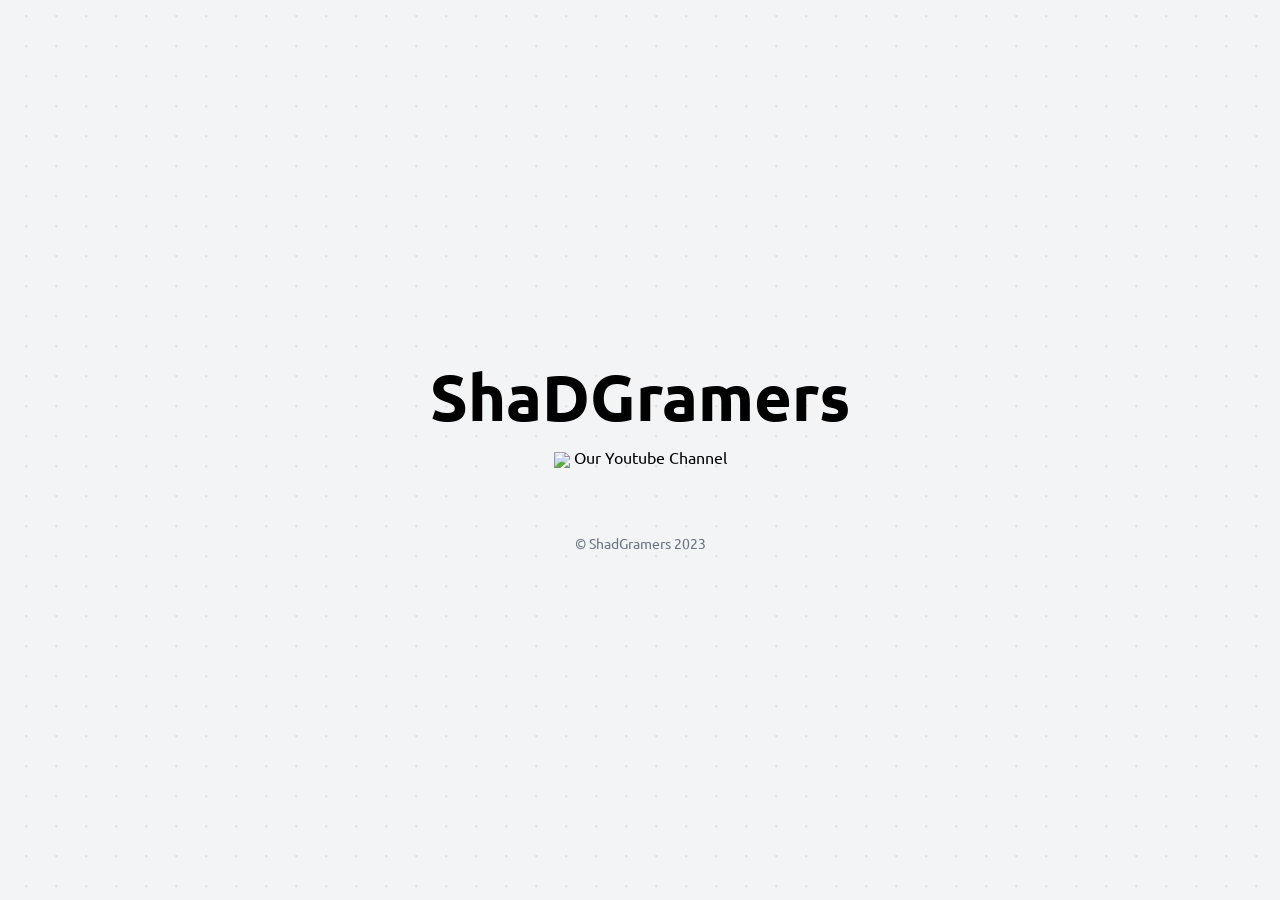
==== index.html @ 393cb300 "first commit" ====
<!DOCTYPE html>
<html lang="en">
    <head>
        <meta charset="utf-8">
        <meta name="viewport" content="width=device-width, initial-scale=1">
        <link rel="preconnect" href="https://fonts.googleapis.com">
        <link rel="preconnect" href="https://fonts.gstatic.com" crossorigin>
        <link href="https://fonts.googleapis.com/css2?family=Ubuntu:wght@300&display=swap" rel="stylesheet">
        <title>ShaDGramers</title>

        <!-- Fonts -->
        <link rel="preconnect" href="https://fonts.bunny.net">
        <link href="https://fonts.bunny.net/css?family=figtree:400,600&display=swap" rel="stylesheet" />

        <!-- Styles -->
        <style>
            /* ! tailwindcss v3.2.4 | MIT License | https://tailwindcss.com */*,::after,::before{box-sizing:border-box;border-width:0;border-style:solid;border-color:#e5e7eb}::after,::before{--tw-content:''}html{line-height:1.5;-webkit-text-size-adjust:100%;-moz-tab-size:4;tab-size:4;font-family:Figtree, sans-serif;font-feature-settings:normal}body{margin:0;line-height:inherit}hr{height:0;color:inherit;border-top-width:1px}abbr:where([title]){-webkit-text-decoration:underline dotted;text-decoration:underline dotted}h1,h2,h3,h4,h5,h6{font-size:inherit;font-weight:inherit}a{color:inherit;text-decoration:inherit}b,strong{font-weight:bolder}code,kbd,pre,samp{font-family:ui-monospace, SFMono-Regular, Menlo, Monaco, Consolas, "Liberation Mono", "Courier New", monospace;font-size:1em}small{font-size:80%}sub,sup{font-size:75%;line-height:0;position:relative;vertical-align:baseline}sub{bottom:-.25em}sup{top:-.5em}table{text-indent:0;border-color:inherit;border-collapse:collapse}button,input,optgroup,select,textarea{font-family:inherit;font-size:100%;font-weight:inherit;line-height:inherit;color:inherit;margin:0;padding:0}button,select{text-transform:none}[type=button],[type=reset],[type=submit],button{-webkit-appearance:button;background-color:transparent;background-image:none}:-moz-focusring{outline:auto}:-moz-ui-invalid{box-shadow:none}progress{vertical-align:baseline}::-webkit-inner-spin-button,::-webkit-outer-spin-button{height:auto}[type=search]{-webkit-appearance:textfield;outline-offset:-2px}::-webkit-search-decoration{-webkit-appearance:none}::-webkit-file-upload-button{-webkit-appearance:button;font:inherit}summary{display:list-item}blockquote,dd,dl,figure,h1,h2,h3,h4,h5,h6,hr,p,pre{margin:0}fieldset{margin:0;padding:0}legend{padding:0}menu,ol,ul{list-style:none;margin:0;padding:0}textarea{resize:vertical}input::placeholder,textarea::placeholder{opacity:1;color:#9ca3af}[role=button],button{cursor:pointer}:disabled{cursor:default}audio,canvas,embed,iframe,img,object,svg,video{display:block;vertical-align:middle}img,video{max-width:100%;height:auto}[hidden]{display:none}*, ::before, ::after{--tw-border-spacing-x:0;--tw-border-spacing-y:0;--tw-translate-x:0;--tw-translate-y:0;--tw-rotate:0;--tw-skew-x:0;--tw-skew-y:0;--tw-scale-x:1;--tw-scale-y:1;--tw-pan-x: ;--tw-pan-y: ;--tw-pinch-zoom: ;--tw-scroll-snap-strictness:proximity;--tw-ordinal: ;--tw-slashed-zero: ;--tw-numeric-figure: ;--tw-numeric-spacing: ;--tw-numeric-fraction: ;--tw-ring-inset: ;--tw-ring-offset-width:0px;--tw-ring-offset-color:#fff;--tw-ring-color:rgb(59 130 246 / 0.5);--tw-ring-offset-shadow:0 0 #0000;--tw-ring-shadow:0 0 #0000;--tw-shadow:0 0 #0000;--tw-shadow-colored:0 0 #0000;--tw-blur: ;--tw-brightness: ;--tw-contrast: ;--tw-grayscale: ;--tw-hue-rotate: ;--tw-invert: ;--tw-saturate: ;--tw-sepia: ;--tw-drop-shadow: ;--tw-backdrop-blur: ;--tw-backdrop-brightness: ;--tw-backdrop-contrast: ;--tw-backdrop-grayscale: ;--tw-backdrop-hue-rotate: ;--tw-backdrop-invert: ;--tw-backdrop-opacity: ;--tw-backdrop-saturate: ;--tw-backdrop-sepia: }::-webkit-backdrop{--tw-border-spacing-x:0;--tw-border-spacing-y:0;--tw-translate-x:0;--tw-translate-y:0;--tw-rotate:0;--tw-skew-x:0;--tw-skew-y:0;--tw-scale-x:1;--tw-scale-y:1;--tw-pan-x: ;--tw-pan-y: ;--tw-pinch-zoom: ;--tw-scroll-snap-strictness:proximity;--tw-ordinal: ;--tw-slashed-zero: ;--tw-numeric-figure: ;--tw-numeric-spacing: ;--tw-numeric-fraction: ;--tw-ring-inset: ;--tw-ring-offset-width:0px;--tw-ring-offset-color:#fff;--tw-ring-color:rgb(59 130 246 / 0.5);--tw-ring-offset-shadow:0 0 #0000;--tw-ring-shadow:0 0 #0000;--tw-shadow:0 0 #0000;--tw-shadow-colored:0 0 #0000;--tw-blur: ;--tw-brightness: ;--tw-contrast: ;--tw-grayscale: ;--tw-hue-rotate: ;--tw-invert: ;--tw-saturate: ;--tw-sepia: ;--tw-drop-shadow: ;--tw-backdrop-blur: ;--tw-backdrop-brightness: ;--tw-backdrop-contrast: ;--tw-backdrop-grayscale: ;--tw-backdrop-hue-rotate: ;--tw-backdrop-invert: ;--tw-backdrop-opacity: ;--tw-backdrop-saturate: ;--tw-backdrop-sepia: }::backdrop{--tw-border-spacing-x:0;--tw-border-spacing-y:0;--tw-translate-x:0;--tw-translate-y:0;--tw-rotate:0;--tw-skew-x:0;--tw-skew-y:0;--tw-scale-x:1;--tw-scale-y:1;--tw-pan-x: ;--tw-pan-y: ;--tw-pinch-zoom: ;--tw-scroll-snap-strictness:proximity;--tw-ordinal: ;--tw-slashed-zero: ;--tw-numeric-figure: ;--tw-numeric-spacing: ;--tw-numeric-fraction: ;--tw-ring-inset: ;--tw-ring-offset-width:0px;--tw-ring-offset-color:#fff;--tw-ring-color:rgb(59 130 246 / 0.5);--tw-ring-offset-shadow:0 0 #0000;--tw-ring-shadow:0 0 #0000;--tw-shadow:0 0 #0000;--tw-shadow-colored:0 0 #0000;--tw-blur: ;--tw-brightness: ;--tw-contrast: ;--tw-grayscale: ;--tw-hue-rotate: ;--tw-invert: ;--tw-saturate: ;--tw-sepia: ;--tw-drop-shadow: ;--tw-backdrop-blur: ;--tw-backdrop-brightness: ;--tw-backdrop-contrast: ;--tw-backdrop-grayscale: ;--tw-backdrop-hue-rotate: ;--tw-backdrop-invert: ;--tw-backdrop-opacity: ;--tw-backdrop-saturate: ;--tw-backdrop-sepia: }.relative{position:relative}.mx-auto{margin-left:auto;margin-right:auto}.mx-6{margin-left:1.5rem;margin-right:1.5rem}.ml-4{margin-left:1rem}.mt-16{margin-top:4rem}.mt-6{margin-top:1.5rem}.mt-4{margin-top:1rem}.-mt-px{margin-top:-1px}.mr-1{margin-right:0.25rem}.flex{display:flex}.inline-flex{display:inline-flex}.grid{display:grid}.h-16{height:4rem}.h-7{height:1.75rem}.h-6{height:1.5rem}.h-5{height:1.25rem}.min-h-screen{min-height:100vh}.w-auto{width:auto}.w-16{width:4rem}.w-7{width:1.75rem}.w-6{width:1.5rem}.w-5{width:1.25rem}.max-w-7xl{max-width:80rem}.shrink-0{flex-shrink:0}.scale-100{--tw-scale-x:1;--tw-scale-y:1;transform:translate(var(--tw-translate-x), var(--tw-translate-y)) rotate(var(--tw-rotate)) skewX(var(--tw-skew-x)) skewY(var(--tw-skew-y)) scaleX(var(--tw-scale-x)) scaleY(var(--tw-scale-y))}.grid-cols-1{grid-template-columns:repeat(1, minmax(0, 1fr))}.items-center{align-items:center}.justify-center{justify-content:center}.gap-6{gap:1.5rem}.gap-4{gap:1rem}.self-center{align-self:center}.rounded-lg{border-radius:0.5rem}.rounded-full{border-radius:9999px}.bg-gray-100{--tw-bg-opacity:1;background-color:rgb(243 244 246 / var(--tw-bg-opacity))}.bg-white{--tw-bg-opacity:1;background-color:rgb(255 255 255 / var(--tw-bg-opacity))}.bg-red-50{--tw-bg-opacity:1;background-color:rgb(254 242 242 / var(--tw-bg-opacity))}.bg-dots-darker{background-image:url("data:image/svg+xml,%3Csvg width='30' height='30' viewBox='0 0 30 30' fill='none' xmlns='http://www.w3.org/2000/svg'%3E%3Cpath d='M1.22676 0C1.91374 0 2.45351 0.539773 2.45351 1.22676C2.45351 1.91374 1.91374 2.45351 1.22676 2.45351C0.539773 2.45351 0 1.91374 0 1.22676C0 0.539773 0.539773 0 1.22676 0Z' fill='rgba(0,0,0,0.07)'/%3E%3C/svg%3E")}.from-gray-700\/50{--tw-gradient-from:rgb(55 65 81 / 0.5);--tw-gradient-to:rgb(55 65 81 / 0);--tw-gradient-stops:var(--tw-gradient-from), var(--tw-gradient-to)}.via-transparent{--tw-gradient-to:rgb(0 0 0 / 0);--tw-gradient-stops:var(--tw-gradient-from), transparent, var(--tw-gradient-to)}.bg-center{background-position:center}.stroke-red-500{stroke:#ef4444}.stroke-gray-400{stroke:#9ca3af}.p-6{padding:1.5rem}.px-6{padding-left:1.5rem;padding-right:1.5rem}.text-center{text-align:center}.text-right{text-align:right}.text-xl{font-size:1.25rem;line-height:1.75rem}.text-sm{font-size:0.875rem;line-height:1.25rem}.font-semibold{font-weight:600}.leading-relaxed{line-height:1.625}.text-gray-600{--tw-text-opacity:1;color:rgb(75 85 99 / var(--tw-text-opacity))}.text-gray-900{--tw-text-opacity:1;color:rgb(17 24 39 / var(--tw-text-opacity))}.text-gray-500{--tw-text-opacity:1;color:rgb(107 114 128 / var(--tw-text-opacity))}.underline{-webkit-text-decoration-line:underline;text-decoration-line:underline}.antialiased{-webkit-font-smoothing:antialiased;-moz-osx-font-smoothing:grayscale}.shadow-2xl{--tw-shadow:0 25px 50px -12px rgb(0 0 0 / 0.25);--tw-shadow-colored:0 25px 50px -12px var(--tw-shadow-color);box-shadow:var(--tw-ring-offset-shadow, 0 0 #0000), var(--tw-ring-shadow, 0 0 #0000), var(--tw-shadow)}.shadow-gray-500\/20{--tw-shadow-color:rgb(107 114 128 / 0.2);--tw-shadow:var(--tw-shadow-colored)}.transition-all{transition-property:all;transition-timing-function:cubic-bezier(0.4, 0, 0.2, 1);transition-duration:150ms}.selection\:bg-red-500 *::selection{--tw-bg-opacity:1;background-color:rgb(239 68 68 / var(--tw-bg-opacity))}.selection\:text-white *::selection{--tw-text-opacity:1;color:rgb(255 255 255 / var(--tw-text-opacity))}.selection\:bg-red-500::selection{--tw-bg-opacity:1;background-color:rgb(239 68 68 / var(--tw-bg-opacity))}.selection\:text-white::selection{--tw-text-opacity:1;color:rgb(255 255 255 / var(--tw-text-opacity))}.hover\:text-gray-900:hover{--tw-text-opacity:1;color:rgb(17 24 39 / var(--tw-text-opacity))}.hover\:text-gray-700:hover{--tw-text-opacity:1;color:rgb(55 65 81 / var(--tw-text-opacity))}.focus\:rounded-sm:focus{border-radius:0.125rem}.focus\:outline:focus{outline-style:solid}.focus\:outline-2:focus{outline-width:2px}.focus\:outline-red-500:focus{outline-color:#ef4444}.group:hover .group-hover\:stroke-gray-600{stroke:#4b5563}.z-10{z-index: 10}@media (prefers-reduced-motion: no-preference){.motion-safe\:hover\:scale-\[1\.01\]:hover{--tw-scale-x:1.01;--tw-scale-y:1.01;transform:translate(var(--tw-translate-x), var(--tw-translate-y)) rotate(var(--tw-rotate)) skewX(var(--tw-skew-x)) skewY(var(--tw-skew-y)) scaleX(var(--tw-scale-x)) scaleY(var(--tw-scale-y))}}@media (prefers-color-scheme: dark){.dark\:bg-gray-900{--tw-bg-opacity:1;background-color:rgb(17 24 39 / var(--tw-bg-opacity))}.dark\:bg-gray-800\/50{background-color:rgb(31 41 55 / 0.5)}.dark\:bg-red-800\/20{background-color:rgb(153 27 27 / 0.2)}.dark\:bg-dots-lighter{background-image:url("data:image/svg+xml,%3Csvg width='30' height='30' viewBox='0 0 30 30' fill='none' xmlns='http://www.w3.org/2000/svg'%3E%3Cpath d='M1.22676 0C1.91374 0 2.45351 0.539773 2.45351 1.22676C2.45351 1.91374 1.91374 2.45351 1.22676 2.45351C0.539773 2.45351 0 1.91374 0 1.22676C0 0.539773 0.539773 0 1.22676 0Z' fill='rgba(255,255,255,0.07)'/%3E%3C/svg%3E")}.dark\:bg-gradient-to-bl{background-image:linear-gradient(to bottom left, var(--tw-gradient-stops))}.dark\:stroke-gray-600{stroke:#4b5563}.dark\:text-gray-400{--tw-text-opacity:1;color:rgb(156 163 175 / var(--tw-text-opacity))}.dark\:text-white{--tw-text-opacity:1;color:rgb(255 255 255 / var(--tw-text-opacity))}.dark\:shadow-none{--tw-shadow:0 0 #0000;--tw-shadow-colored:0 0 #0000;box-shadow:var(--tw-ring-offset-shadow, 0 0 #0000), var(--tw-ring-shadow, 0 0 #0000), var(--tw-shadow)}.dark\:ring-1{--tw-ring-offset-shadow:var(--tw-ring-inset) 0 0 0 var(--tw-ring-offset-width) var(--tw-ring-offset-color);--tw-ring-shadow:var(--tw-ring-inset) 0 0 0 calc(1px + var(--tw-ring-offset-width)) var(--tw-ring-color);box-shadow:var(--tw-ring-offset-shadow), var(--tw-ring-shadow), var(--tw-shadow, 0 0 #0000)}.dark\:ring-inset{--tw-ring-inset:inset}.dark\:ring-white\/5{--tw-ring-color:rgb(255 255 255 / 0.05)}.dark\:hover\:text-white:hover{--tw-text-opacity:1;color:rgb(255 255 255 / var(--tw-text-opacity))}.group:hover .dark\:group-hover\:stroke-gray-400{stroke:#9ca3af}}@media (min-width: 640px){.sm\:fixed{position:fixed}.sm\:top-0{top:0px}.sm\:right-0{right:0px}.sm\:ml-0{margin-left:0px}.sm\:flex{display:flex}.sm\:items-center{align-items:center}.sm\:justify-center{justify-content:center}.sm\:justify-between{justify-content:space-between}.sm\:text-left{text-align:left}.sm\:text-right{text-align:right}}@media (min-width: 768px){.md\:grid-cols-2{grid-template-columns:repeat(2, minmax(0, 1fr))}}@media (min-width: 1024px){.lg\:gap-8{gap:2rem}.lg\:p-8{padding:2rem}}
        </style>
    </head>
    <body class="antialiased" style="font-family: 'Ubuntu', sans-serif;">
        <div class="relative sm:flex sm:justify-center sm:items-center min-h-screen bg-dots-darker bg-center bg-gray-100 dark:bg-dots-lighter dark:bg-gray-900 selection:bg-red-500 selection:text-white">
            
            <div class="max-w-7xl mx-auto p-6 lg:p-8">
                <div class="flex justify-center">
                    <h1 style="font-size: 65px" class="dark:text-white">
                        <b>ShaDGramers</b>
                    </h1>
                </div>
                <div class="text-center">
                    <a href="https://www.youtube.com/@shadgramers" class="dark:text-white" target="_blank">
                        <img style="height: 65px; display: inline;" src="https://www.logo.wine/a/logo/YouTube/YouTube-Icon-Full-Color-Logo.wine.svg">
                        Our Youtube Channel
                    </a>
                </div>

                <div class="flex justify-center mt-16 px-0 sm:items-center text-center ">
                    <div class="text-center text-sm text-gray-500 dark:text-gray-400 sm:text-center">
                        <div class="flex items-center gap-4">
                            &copy; ShadGramers 2023
                        </div>
                    </div> 
                </div>
            </div>
        </div>
    </body>
</html>
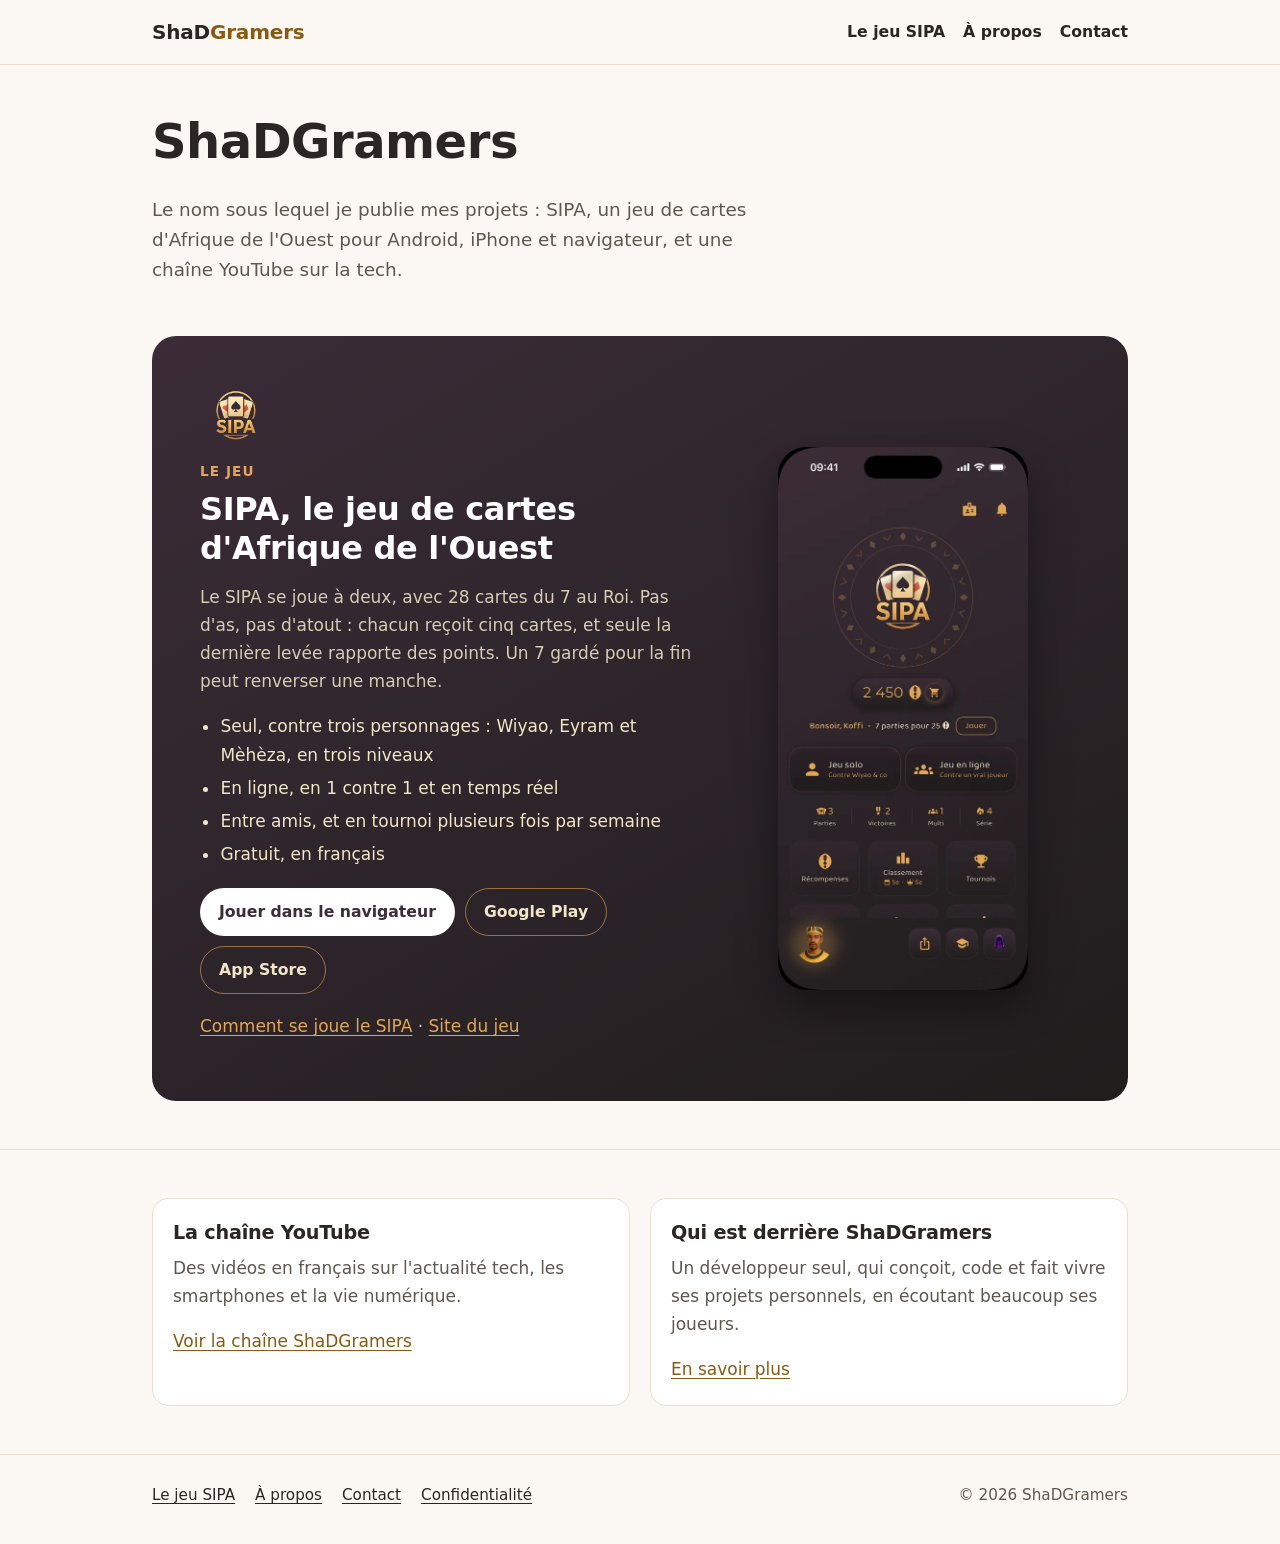
==== commit 69b16004: "feat: Real publisher site, with About, Contact and Privacy pages The home page only held a title, a " ====
--- a/index.html
+++ b/index.html
@@ -1,47 +1,97 @@
+<!DOCTYPE html>
+<html lang="fr">
+<head>
+  <meta charset="utf-8">
+  <meta name="viewport" content="width=device-width, initial-scale=1">
+  <title>ShaDGramers : le jeu de cartes SIPA et une chaîne YouTube sur la tech</title>
+  <meta name="description" content="ShaDGramers publie SIPA, le jeu de cartes d'Afrique de l'Ouest pour Android, iPhone et navigateur, et une chaîne YouTube sur la tech.">
+  <link rel="canonical" href="https://shadgramers.com/">
+  <link rel="icon" href="/favicon.svg" type="image/svg+xml">
+  <link rel="stylesheet" href="/css/site.css">
+  <meta property="og:type" content="website">
+  <meta property="og:title" content="ShaDGramers">
+  <meta property="og:description" content="Le jeu de cartes SIPA et une chaîne YouTube sur la tech.">
+  <meta property="og:url" content="https://shadgramers.com/">
+  <meta property="og:locale" content="fr_FR">
+</head>
+<body>
+  <a class="lien-evitement" href="#contenu">Aller au contenu</a>
 
-<!DOCTYPE html>
-<html lang="en">
-    <head>
-        <meta charset="utf-8">
-        <meta name="viewport" content="width=device-width, initial-scale=1">
-        <link rel="preconnect" href="https://fonts.googleapis.com">
-        <link rel="preconnect" href="https://fonts.gstatic.com" crossorigin>
-        <link href="https://fonts.googleapis.com/css2?family=Ubuntu:wght@300&display=swap" rel="stylesheet">
-        <title>ShaDGramers</title>
+  <header class="entete">
+    <div class="conteneur">
+      <a class="marque" href="/" aria-current="page">ShaD<span>Gramers</span></a>
+      <nav class="nav" aria-label="Menu principal">
+        <ul>
+          <li><a href="/sipa">Le jeu SIPA</a></li>
+          <li><a href="/a-propos">À propos</a></li>
+          <li><a href="/contact">Contact</a></li>
+        </ul>
+      </nav>
+    </div>
+  </header>
 
-        <!-- Fonts -->
-        <link rel="preconnect" href="https://fonts.bunny.net">
-        <link href="https://fonts.bunny.net/css?family=figtree:400,600&display=swap" rel="stylesheet" />
+  <main id="contenu">
+    <section class="intro">
+      <div class="conteneur">
+        <h1>ShaDGramers</h1>
+        <p>Le nom sous lequel je publie mes projets : SIPA, un jeu de cartes d'Afrique de l'Ouest pour Android, iPhone et navigateur, et une chaîne YouTube sur la tech.</p>
+      </div>
+    </section>
 
-        <!-- Styles -->
-        <style>
-            /* ! tailwindcss v3.2.4 | MIT License | https://tailwindcss.com */*,::after,::before{box-sizing:border-box;border-width:0;border-style:solid;border-color:#e5e7eb}::after,::before{--tw-content:''}html{line-height:1.5;-webkit-text-size-adjust:100%;-moz-tab-size:4;tab-size:4;font-family:Figtree, sans-serif;font-feature-settings:normal}body{margin:0;line-height:inherit}hr{height:0;color:inherit;border-top-width:1px}abbr:where([title]){-webkit-text-decoration:underline dotted;text-decoration:underline dotted}h1,h2,h3,h4,h5,h6{font-size:inherit;font-weight:inherit}a{color:inherit;text-decoration:inherit}b,strong{font-weight:bolder}code,kbd,pre,samp{font-family:ui-monospace, SFMono-Regular, Menlo, Monaco, Consolas, "Liberation Mono", "Courier New", monospace;font-size:1em}small{font-size:80%}sub,sup{font-size:75%;line-height:0;position:relative;vertical-align:baseline}sub{bottom:-.25em}sup{top:-.5em}table{text-indent:0;border-color:inherit;border-collapse:collapse}button,input,optgroup,select,textarea{font-family:inherit;font-size:100%;font-weight:inherit;line-height:inherit;color:inherit;margin:0;padding:0}button,select{text-transform:none}[type=button],[type=reset],[type=submit],button{-webkit-appearance:button;background-color:transparent;background-image:none}:-moz-focusring{outline:auto}:-moz-ui-invalid{box-shadow:none}progress{vertical-align:baseline}::-webkit-inner-spin-button,::-webkit-outer-spin-button{height:auto}[type=search]{-webkit-appearance:textfield;outline-offset:-2px}::-webkit-search-decoration{-webkit-appearance:none}::-webkit-file-upload-button{-webkit-appearance:button;font:inherit}summary{display:list-item}blockquote,dd,dl,figure,h1,h2,h3,h4,h5,h6,hr,p,pre{margin:0}fieldset{margin:0;padding:0}legend{padding:0}menu,ol,ul{list-style:none;margin:0;padding:0}textarea{resize:vertical}input::placeholder,textarea::placeholder{opacity:1;color:#9ca3af}[role=button],button{cursor:pointer}:disabled{cursor:default}audio,canvas,embed,iframe,img,object,svg,video{display:block;vertical-align:middle}img,video{max-width:100%;height:auto}[hidden]{display:none}*, ::before, ::after{--tw-border-spacing-x:0;--tw-border-spacing-y:0;--tw-translate-x:0;--tw-translate-y:0;--tw-rotate:0;--tw-skew-x:0;--tw-skew-y:0;--tw-scale-x:1;--tw-scale-y:1;--tw-pan-x: ;--tw-pan-y: ;--tw-pinch-zoom: ;--tw-scroll-snap-strictness:proximity;--tw-ordinal: ;--tw-slashed-zero: ;--tw-numeric-figure: ;--tw-numeric-spacing: ;--tw-numeric-fraction: ;--tw-ring-inset: ;--tw-ring-offset-width:0px;--tw-ring-offset-color:#fff;--tw-ring-color:rgb(59 130 246 / 0.5);--tw-ring-offset-shadow:0 0 #0000;--tw-ring-shadow:0 0 #0000;--tw-shadow:0 0 #0000;--tw-shadow-colored:0 0 #0000;--tw-blur: ;--tw-brightness: ;--tw-contrast: ;--tw-grayscale: ;--tw-hue-rotate: ;--tw-invert: ;--tw-saturate: ;--tw-sepia: ;--tw-drop-shadow: ;--tw-backdrop-blur: ;--tw-backdrop-brightness: ;--tw-backdrop-contrast: ;--tw-backdrop-grayscale: ;--tw-backdrop-hue-rotate: ;--tw-backdrop-invert: ;--tw-backdrop-opacity: ;--tw-backdrop-saturate: ;--tw-backdrop-sepia: }::-webkit-backdrop{--tw-border-spacing-x:0;--tw-border-spacing-y:0;--tw-translate-x:0;--tw-translate-y:0;--tw-rotate:0;--tw-skew-x:0;--tw-skew-y:0;--tw-scale-x:1;--tw-scale-y:1;--tw-pan-x: ;--tw-pan-y: ;--tw-pinch-zoom: ;--tw-scroll-snap-strictness:proximity;--tw-ordinal: ;--tw-slashed-zero: ;--tw-numeric-figure: ;--tw-numeric-spacing: ;--tw-numeric-fraction: ;--tw-ring-inset: ;--tw-ring-offset-width:0px;--tw-ring-offset-color:#fff;--tw-ring-color:rgb(59 130 246 / 0.5);--tw-ring-offset-shadow:0 0 #0000;--tw-ring-shadow:0 0 #0000;--tw-shadow:0 0 #0000;--tw-shadow-colored:0 0 #0000;--tw-blur: ;--tw-brightness: ;--tw-contrast: ;--tw-grayscale: ;--tw-hue-rotate: ;--tw-invert: ;--tw-saturate: ;--tw-sepia: ;--tw-drop-shadow: ;--tw-backdrop-blur: ;--tw-backdrop-brightness: ;--tw-backdrop-contrast: ;--tw-backdrop-grayscale: ;--tw-backdrop-hue-rotate: ;--tw-backdrop-invert: ;--tw-backdrop-opacity: ;--tw-backdrop-saturate: ;--tw-backdrop-sepia: }::backdrop{--tw-border-spacing-x:0;--tw-border-spacing-y:0;--tw-translate-x:0;--tw-translate-y:0;--tw-rotate:0;--tw-skew-x:0;--tw-skew-y:0;--tw-scale-x:1;--tw-scale-y:1;--tw-pan-x: ;--tw-pan-y: ;--tw-pinch-zoom: ;--tw-scroll-snap-strictness:proximity;--tw-ordinal: ;--tw-slashed-zero: ;--tw-numeric-figure: ;--tw-numeric-spacing: ;--tw-numeric-fraction: ;--tw-ring-inset: ;--tw-ring-offset-width:0px;--tw-ring-offset-color:#fff;--tw-ring-color:rgb(59 130 246 / 0.5);--tw-ring-offset-shadow:0 0 #0000;--tw-ring-shadow:0 0 #0000;--tw-shadow:0 0 #0000;--tw-shadow-colored:0 0 #0000;--tw-blur: ;--tw-brightness: ;--tw-contrast: ;--tw-grayscale: ;--tw-hue-rotate: ;--tw-invert: ;--tw-saturate: ;--tw-sepia: ;--tw-drop-shadow: ;--tw-backdrop-blur: ;--tw-backdrop-brightness: ;--tw-backdrop-contrast: ;--tw-backdrop-grayscale: ;--tw-backdrop-hue-rotate: ;--tw-backdrop-invert: ;--tw-backdrop-opacity: ;--tw-backdrop-saturate: ;--tw-backdrop-sepia: }.relative{position:relative}.mx-auto{margin-left:auto;margin-right:auto}.mx-6{margin-left:1.5rem;margin-right:1.5rem}.ml-4{margin-left:1rem}.mt-16{margin-top:4rem}.mt-6{margin-top:1.5rem}.mt-4{margin-top:1rem}.-mt-px{margin-top:-1px}.mr-1{margin-right:0.25rem}.flex{display:flex}.inline-flex{display:inline-flex}.grid{display:grid}.h-16{height:4rem}.h-7{height:1.75rem}.h-6{height:1.5rem}.h-5{height:1.25rem}.min-h-screen{min-height:100vh}.w-auto{width:auto}.w-16{width:4rem}.w-7{width:1.75rem}.w-6{width:1.5rem}.w-5{width:1.25rem}.max-w-7xl{max-width:80rem}.shrink-0{flex-shrink:0}.scale-100{--tw-scale-x:1;--tw-scale-y:1;transform:translate(var(--tw-translate-x), var(--tw-translate-y)) rotate(var(--tw-rotate)) skewX(var(--tw-skew-x)) skewY(var(--tw-skew-y)) scaleX(var(--tw-scale-x)) scaleY(var(--tw-scale-y))}.grid-cols-1{grid-template-columns:repeat(1, minmax(0, 1fr))}.items-center{align-items:center}.justify-center{justify-content:center}.gap-6{gap:1.5rem}.gap-4{gap:1rem}.self-center{align-self:center}.rounded-lg{border-radius:0.5rem}.rounded-full{border-radius:9999px}.bg-gray-100{--tw-bg-opacity:1;background-color:rgb(243 244 246 / var(--tw-bg-opacity))}.bg-white{--tw-bg-opacity:1;background-color:rgb(255 255 255 / var(--tw-bg-opacity))}.bg-red-50{--tw-bg-opacity:1;background-color:rgb(254 242 242 / var(--tw-bg-opacity))}.bg-dots-darker{background-image:url("data:image/svg+xml,%3Csvg width='30' height='30' viewBox='0 0 30 30' fill='none' xmlns='http://www.w3.org/2000/svg'%3E%3Cpath d='M1.22676 0C1.91374 0 2.45351 0.539773 2.45351 1.22676C2.45351 1.91374 1.91374 2.45351 1.22676 2.45351C0.539773 2.45351 0 1.91374 0 1.22676C0 0.539773 0.539773 0 1.22676 0Z' fill='rgba(0,0,0,0.07)'/%3E%3C/svg%3E")}.from-gray-700\/50{--tw-gradient-from:rgb(55 65 81 / 0.5);--tw-gradient-to:rgb(55 65 81 / 0);--tw-gradient-stops:var(--tw-gradient-from), var(--tw-gradient-to)}.via-transparent{--tw-gradient-to:rgb(0 0 0 / 0);--tw-gradient-stops:var(--tw-gradient-from), transparent, var(--tw-gradient-to)}.bg-center{background-position:center}.stroke-red-500{stroke:#ef4444}.stroke-gray-400{stroke:#9ca3af}.p-6{padding:1.5rem}.px-6{padding-left:1.5rem;padding-right:1.5rem}.text-center{text-align:center}.text-right{text-align:right}.text-xl{font-size:1.25rem;line-height:1.75rem}.text-sm{font-size:0.875rem;line-height:1.25rem}.font-semibold{font-weight:600}.leading-relaxed{line-height:1.625}.text-gray-600{--tw-text-opacity:1;color:rgb(75 85 99 / var(--tw-text-opacity))}.text-gray-900{--tw-text-opacity:1;color:rgb(17 24 39 / var(--tw-text-opacity))}.text-gray-500{--tw-text-opacity:1;color:rgb(107 114 128 / var(--tw-text-opacity))}.underline{-webkit-text-decoration-line:underline;text-decoration-line:underline}.antialiased{-webkit-font-smoothing:antialiased;-moz-osx-font-smoothing:grayscale}.shadow-2xl{--tw-shadow:0 25px 50px -12px rgb(0 0 0 / 0.25);--tw-shadow-colored:0 25px 50px -12px var(--tw-shadow-color);box-shadow:var(--tw-ring-offset-shadow, 0 0 #0000), var(--tw-ring-shadow, 0 0 #0000), var(--tw-shadow)}.shadow-gray-500\/20{--tw-shadow-color:rgb(107 114 128 / 0.2);--tw-shadow:var(--tw-shadow-colored)}.transition-all{transition-property:all;transition-timing-function:cubic-bezier(0.4, 0, 0.2, 1);transition-duration:150ms}.selection\:bg-red-500 *::selection{--tw-bg-opacity:1;background-color:rgb(239 68 68 / var(--tw-bg-opacity))}.selection\:text-white *::selection{--tw-text-opacity:1;color:rgb(255 255 255 / var(--tw-text-opacity))}.selection\:bg-red-500::selection{--tw-bg-opacity:1;background-color:rgb(239 68 68 / var(--tw-bg-opacity))}.selection\:text-white::selection{--tw-text-opacity:1;color:rgb(255 255 255 / var(--tw-text-opacity))}.hover\:text-gray-900:hover{--tw-text-opacity:1;color:rgb(17 24 39 / var(--tw-text-opacity))}.hover\:text-gray-700:hover{--tw-text-opacity:1;color:rgb(55 65 81 / var(--tw-text-opacity))}.focus\:rounded-sm:focus{border-radius:0.125rem}.focus\:outline:focus{outline-style:solid}.focus\:outline-2:focus{outline-width:2px}.focus\:outline-red-500:focus{outline-color:#ef4444}.group:hover .group-hover\:stroke-gray-600{stroke:#4b5563}.z-10{z-index: 10}@media (prefers-reduced-motion: no-preference){.motion-safe\:hover\:scale-\[1\.01\]:hover{--tw-scale-x:1.01;--tw-scale-y:1.01;transform:translate(var(--tw-translate-x), var(--tw-translate-y)) rotate(var(--tw-rotate)) skewX(var(--tw-skew-x)) skewY(var(--tw-skew-y)) scaleX(var(--tw-scale-x)) scaleY(var(--tw-scale-y))}}@media (prefers-color-scheme: dark){.dark\:bg-gray-900{--tw-bg-opacity:1;background-color:rgb(17 24 39 / var(--tw-bg-opacity))}.dark\:bg-gray-800\/50{background-color:rgb(31 41 55 / 0.5)}.dark\:bg-red-800\/20{background-color:rgb(153 27 27 / 0.2)}.dark\:bg-dots-lighter{background-image:url("data:image/svg+xml,%3Csvg width='30' height='30' viewBox='0 0 30 30' fill='none' xmlns='http://www.w3.org/2000/svg'%3E%3Cpath d='M1.22676 0C1.91374 0 2.45351 0.539773 2.45351 1.22676C2.45351 1.91374 1.91374 2.45351 1.22676 2.45351C0.539773 2.45351 0 1.91374 0 1.22676C0 0.539773 0.539773 0 1.22676 0Z' fill='rgba(255,255,255,0.07)'/%3E%3C/svg%3E")}.dark\:bg-gradient-to-bl{background-image:linear-gradient(to bottom left, var(--tw-gradient-stops))}.dark\:stroke-gray-600{stroke:#4b5563}.dark\:text-gray-400{--tw-text-opacity:1;color:rgb(156 163 175 / var(--tw-text-opacity))}.dark\:text-white{--tw-text-opacity:1;color:rgb(255 255 255 / var(--tw-text-opacity))}.dark\:shadow-none{--tw-shadow:0 0 #0000;--tw-shadow-colored:0 0 #0000;box-shadow:var(--tw-ring-offset-shadow, 0 0 #0000), var(--tw-ring-shadow, 0 0 #0000), var(--tw-shadow)}.dark\:ring-1{--tw-ring-offset-shadow:var(--tw-ring-inset) 0 0 0 var(--tw-ring-offset-width) var(--tw-ring-offset-color);--tw-ring-shadow:var(--tw-ring-inset) 0 0 0 calc(1px + var(--tw-ring-offset-width)) var(--tw-ring-color);box-shadow:var(--tw-ring-offset-shadow), var(--tw-ring-shadow), var(--tw-shadow, 0 0 #0000)}.dark\:ring-inset{--tw-ring-inset:inset}.dark\:ring-white\/5{--tw-ring-color:rgb(255 255 255 / 0.05)}.dark\:hover\:text-white:hover{--tw-text-opacity:1;color:rgb(255 255 255 / var(--tw-text-opacity))}.group:hover .dark\:group-hover\:stroke-gray-400{stroke:#9ca3af}}@media (min-width: 640px){.sm\:fixed{position:fixed}.sm\:top-0{top:0px}.sm\:right-0{right:0px}.sm\:ml-0{margin-left:0px}.sm\:flex{display:flex}.sm\:items-center{align-items:center}.sm\:justify-center{justify-content:center}.sm\:justify-between{justify-content:space-between}.sm\:text-left{text-align:left}.sm\:text-right{text-align:right}}@media (min-width: 768px){.md\:grid-cols-2{grid-template-columns:repeat(2, minmax(0, 1fr))}}@media (min-width: 1024px){.lg\:gap-8{gap:2rem}.lg\:p-8{padding:2rem}}
-        </style>
-    </head>
-    <body class="antialiased" style="font-family: 'Ubuntu', sans-serif;">
-        <div class="relative sm:flex sm:justify-center sm:items-center min-h-screen bg-dots-darker bg-center bg-gray-100 dark:bg-dots-lighter dark:bg-gray-900 selection:bg-red-500 selection:text-white">
-            
-            <div class="max-w-7xl mx-auto p-6 lg:p-8">
-                <div class="flex justify-center">
-                    <h1 style="font-size: 65px" class="dark:text-white">
-                        <b>ShaDGramers</b>
-                    </h1>
-                </div>
-                <div class="text-center">
-                    <a href="https://www.youtube.com/@shadgramers" class="dark:text-white" target="_blank">
-                        <img style="height: 65px; display: inline;" src="https://www.logo.wine/a/logo/YouTube/YouTube-Icon-Full-Color-Logo.wine.svg">
-                        Our Youtube Channel
-                    </a>
-                </div>
+    <section class="section" aria-labelledby="titre-sipa">
+      <div class="conteneur">
+        <div class="carte-sipa">
+          <div>
+            <img class="logo-sipa" src="/images/sipa-logo.webp" alt="" width="72" height="72">
+            <span class="surtitre">Le jeu</span>
+            <h2 id="titre-sipa">SIPA, le jeu de cartes d'Afrique de l'Ouest</h2>
+            <p>Le SIPA se joue à deux, avec 28 cartes du 7 au Roi. Pas d'as, pas d'atout : chacun reçoit cinq cartes, et seule la dernière levée rapporte des points. Un 7 gardé pour la fin peut renverser une manche.</p>
+            <ul class="liste-points">
+              <li>Seul, contre trois personnages : Wiyao, Eyram et Mèhèza, en trois niveaux</li>
+              <li>En ligne, en 1 contre 1 et en temps réel</li>
+              <li>Entre amis, et en tournoi plusieurs fois par semaine</li>
+              <li>Gratuit, en français</li>
+            </ul>
+            <div class="boutons">
+              <a class="bouton bouton-plein" href="https://jouer.sipa.shadgramers.com">Jouer dans le navigateur</a>
+              <a class="bouton bouton-contour" href="https://play.google.com/store/apps/details?id=com.shagramers.sipa">Google Play</a>
+              <a class="bouton bouton-contour" href="https://apps.apple.com/fr/app/sipa-jeu-de-cartes/id6753187291">App Store</a>
+            </div>
+            <p class="liens-sipa"><a href="/sipa">Comment se joue le SIPA</a> · <a href="https://sipa.shadgramers.com/">Site du jeu</a></p>
+          </div>
+          <img class="capture" src="/images/sipa-accueil.webp" alt="Écran d'accueil de l'app SIPA : jeu solo, jeu en ligne, récompenses, classement et tournois" width="520" height="1131" loading="lazy">
+        </div>
+      </div>
+    </section>
 
-                <div class="flex justify-center mt-16 px-0 sm:items-center text-center ">
-                    <div class="text-center text-sm text-gray-500 dark:text-gray-400 sm:text-center">
-                        <div class="flex items-center gap-4">
-                            &copy; ShadGramers 2023
-                        </div>
-                    </div> 
-                </div>
-            </div>
+    <section class="section">
+      <div class="conteneur grille">
+        <div class="tuile">
+          <h3>La chaîne YouTube</h3>
+          <p class="doux">Des vidéos en français sur l'actualité tech, les smartphones et la vie numérique.</p>
+          <p><a href="https://www.youtube.com/@shadgramers">Voir la chaîne ShaDGramers</a></p>
         </div>
-    </body>
+        <div class="tuile">
+          <h3>Qui est derrière ShaDGramers</h3>
+          <p class="doux">Un développeur seul, qui conçoit, code et fait vivre ses projets personnels, en écoutant beaucoup ses joueurs.</p>
+          <p><a href="/a-propos">En savoir plus</a></p>
+        </div>
+      </div>
+    </section>
+  </main>
+
+  <footer class="pied">
+    <div class="conteneur">
+      <nav aria-label="Liens du site">
+        <ul>
+          <li><a href="/sipa">Le jeu SIPA</a></li>
+          <li><a href="/a-propos">À propos</a></li>
+          <li><a href="/contact">Contact</a></li>
+          <li><a href="/confidentialite">Confidentialité</a></li>
+        </ul>
+      </nav>
+      <p class="copyright">© 2026 ShaDGramers</p>
+    </div>
+  </footer>
+</body>
 </html>
--- a/css/site.css
+++ b/css/site.css
@@ -0,0 +1,453 @@
+/* ShaDGramers : site de l'éditeur.
+   Sans police ni script externe : rien n'est chargé depuis un autre site. */
+
+:root {
+  --fond: #FBF8F3;
+  --surface: #FFFFFF;
+  --texte: #2B2623;
+  --texte-doux: #5F5750;
+  --bordure: #E7DFD3;
+  --prune: #3B2C37;
+  --prune-fonce: #201D1D;
+  --or: #E2A655;
+  --or-texte: #8A5A12;
+  --beige: #F2E6C9;
+
+  --rayon: 16px;
+  --largeur: 1040px;
+  --texte-largeur: 680px;
+  --gouttiere: 16px;
+
+  --corps: system-ui, -apple-system, 'Segoe UI', Roboto, 'Helvetica Neue', Arial, sans-serif;
+
+  color-scheme: light;
+}
+
+*,
+*::before,
+*::after {
+  box-sizing: border-box;
+}
+
+html {
+  -webkit-text-size-adjust: 100%;
+}
+
+body {
+  margin: 0;
+  background: var(--fond);
+  color: var(--texte);
+  font-family: var(--corps);
+  font-size: 1.0625rem;
+  line-height: 1.65;
+}
+
+img {
+  max-width: 100%;
+  height: auto;
+  display: block;
+}
+
+a {
+  color: var(--or-texte);
+  text-underline-offset: 3px;
+}
+
+a:focus-visible,
+.bouton:focus-visible {
+  outline: 3px solid var(--or);
+  outline-offset: 3px;
+  border-radius: 6px;
+}
+
+h1,
+h2,
+h3 {
+  line-height: 1.2;
+  margin: 0 0 0.5em;
+  font-weight: 800;
+  letter-spacing: -0.01em;
+}
+
+h1 {
+  font-size: clamp(2rem, 6vw, 3rem);
+}
+
+h2 {
+  font-size: clamp(1.5rem, 4vw, 2rem);
+}
+
+h3 {
+  font-size: 1.2rem;
+  font-weight: 700;
+}
+
+p {
+  margin: 0 0 1em;
+}
+
+.conteneur {
+  width: 100%;
+  max-width: var(--largeur);
+  margin: 0 auto;
+  padding: 0 var(--gouttiere);
+}
+
+.lien-evitement {
+  position: absolute;
+  left: -9999px;
+}
+
+.lien-evitement:focus {
+  left: 16px;
+  top: 16px;
+  background: var(--surface);
+  padding: 8px 12px;
+  z-index: 10;
+}
+
+/* En-tête */
+
+.entete {
+  border-bottom: 1px solid var(--bordure);
+  background: var(--fond);
+}
+
+.entete .conteneur {
+  display: flex;
+  align-items: center;
+  justify-content: space-between;
+  gap: 12px;
+  min-height: 64px;
+  flex-wrap: wrap;
+}
+
+.marque {
+  font-weight: 800;
+  font-size: 1.25rem;
+  color: var(--texte);
+  text-decoration: none;
+  letter-spacing: -0.01em;
+}
+
+.marque span {
+  color: var(--or-texte);
+}
+
+.nav ul {
+  list-style: none;
+  margin: 0;
+  padding: 0;
+  display: flex;
+  gap: 4px 18px;
+  flex-wrap: wrap;
+}
+
+.nav a {
+  color: var(--texte);
+  text-decoration: none;
+  font-weight: 600;
+  font-size: 0.98rem;
+  padding: 6px 0;
+  display: inline-block;
+}
+
+.nav a[aria-current='page'] {
+  color: var(--or-texte);
+  text-decoration: underline;
+  text-decoration-thickness: 2px;
+}
+
+/* Blocs */
+
+.section {
+  padding: 48px 0;
+}
+
+.section + .section {
+  border-top: 1px solid var(--bordure);
+}
+
+.intro {
+  padding: 48px 0 8px;
+}
+
+.intro + .section {
+  padding-top: 24px;
+}
+
+.intro p {
+  font-size: 1.15rem;
+  color: var(--texte-doux);
+  max-width: 620px;
+}
+
+.surtitre {
+  display: block;
+  font-size: 0.85rem;
+  font-weight: 700;
+  letter-spacing: 0.08em;
+  text-transform: uppercase;
+  color: var(--or-texte);
+  margin-bottom: 8px;
+}
+
+.doux {
+  color: var(--texte-doux);
+}
+
+/* Bloc SIPA, aux couleurs du jeu */
+
+.carte-sipa {
+  background: linear-gradient(150deg, var(--prune), var(--prune-fonce));
+  color: var(--beige);
+  border-radius: 24px;
+  padding: 28px 20px;
+  display: grid;
+  gap: 28px;
+  align-items: center;
+}
+
+.carte-sipa h2 {
+  color: #FFFFFF;
+}
+
+.carte-sipa .surtitre {
+  color: var(--or);
+}
+
+.carte-sipa p {
+  color: rgba(242, 230, 201, 0.86);
+}
+
+.carte-sipa a:not(.bouton) {
+  color: var(--or);
+}
+
+.carte-sipa .capture {
+  justify-self: center;
+  width: min(240px, 70%);
+  border-radius: 28px;
+  box-shadow: 0 18px 40px rgba(0, 0, 0, 0.4);
+}
+
+.logo-sipa {
+  width: 72px;
+  height: 72px;
+  margin-bottom: 8px;
+}
+
+.liste-points {
+  margin: 0 0 1.2em;
+  padding-left: 1.2em;
+}
+
+.liste-points li {
+  margin-bottom: 0.3em;
+}
+
+.boutons {
+  display: flex;
+  flex-wrap: wrap;
+  gap: 10px;
+  margin-top: 8px;
+}
+
+.bouton {
+  display: inline-flex;
+  align-items: center;
+  justify-content: center;
+  min-height: 44px;
+  padding: 10px 18px;
+  border-radius: 999px;
+  font-weight: 700;
+  font-size: 0.98rem;
+  text-decoration: none;
+  border: 1.5px solid transparent;
+}
+
+.bouton-plein {
+  background: #FFFFFF;
+  color: var(--prune);
+}
+
+.bouton-contour {
+  border-color: rgba(226, 166, 85, 0.6);
+  color: var(--beige);
+}
+
+.bouton-prune {
+  background: var(--prune);
+  color: #FFFFFF;
+}
+
+/* Cartes simples */
+
+.grille {
+  display: grid;
+  gap: 16px;
+}
+
+.tuile {
+  background: var(--surface);
+  border: 1px solid var(--bordure);
+  border-radius: var(--rayon);
+  padding: 22px 20px;
+}
+
+.tuile p:last-child {
+  margin-bottom: 0;
+}
+
+/* Pages de texte */
+
+.page {
+  padding: 40px 0 56px;
+}
+
+.page .texte {
+  max-width: var(--texte-largeur);
+}
+
+.page h1 {
+  margin-bottom: 0.4em;
+}
+
+.page h2 {
+  font-size: 1.45rem;
+  margin-top: 1.8em;
+}
+
+.page .chapeau {
+  font-size: 1.15rem;
+  color: var(--texte-doux);
+}
+
+.page figure {
+  margin: 28px 0;
+}
+
+.page figure img {
+  width: min(260px, 72%);
+  border-radius: 28px;
+  margin: 0 auto;
+  box-shadow: 0 14px 32px rgba(32, 29, 29, 0.25);
+}
+
+.page figcaption {
+  text-align: center;
+  font-size: 0.92rem;
+  color: var(--texte-doux);
+  margin-top: 12px;
+}
+
+.encadre {
+  background: var(--surface);
+  border: 1px solid var(--bordure);
+  border-left: 4px solid var(--or);
+  border-radius: 12px;
+  padding: 16px 18px;
+  margin: 24px 0;
+}
+
+.encadre p:last-child {
+  margin-bottom: 0;
+}
+
+table.points {
+  width: 100%;
+  border-collapse: collapse;
+  margin: 16px 0 24px;
+  font-size: 0.98rem;
+}
+
+table.points th,
+table.points td {
+  text-align: left;
+  padding: 10px 12px;
+  border-bottom: 1px solid var(--bordure);
+}
+
+table.points th {
+  font-weight: 700;
+}
+
+table.points td:last-child,
+table.points th:last-child {
+  text-align: right;
+  white-space: nowrap;
+}
+
+.carte {
+  white-space: nowrap;
+  font-weight: 700;
+}
+
+.rouge {
+  color: #B23B25;
+}
+
+.maj {
+  font-size: 0.92rem;
+  color: var(--texte-doux);
+}
+
+/* Pied de page */
+
+.pied {
+  border-top: 1px solid var(--bordure);
+  padding: 28px 0 36px;
+  font-size: 0.95rem;
+  color: var(--texte-doux);
+}
+
+.pied .conteneur {
+  display: grid;
+  gap: 14px;
+}
+
+.pied ul {
+  list-style: none;
+  margin: 0;
+  padding: 0;
+  display: flex;
+  flex-wrap: wrap;
+  gap: 6px 20px;
+}
+
+.pied a {
+  color: var(--texte);
+}
+
+@media (min-width: 760px) {
+  :root {
+    --gouttiere: 32px;
+  }
+
+  .carte-sipa {
+    grid-template-columns: 1.4fr 1fr;
+    padding: 44px 48px;
+  }
+
+  .carte-sipa .capture {
+    width: 250px;
+  }
+
+  .grille {
+    grid-template-columns: repeat(2, 1fr);
+    gap: 20px;
+  }
+
+  .pied .conteneur {
+    grid-template-columns: 1fr auto;
+    align-items: center;
+  }
+}
+
+.liens-sipa {
+  margin-top: 18px;
+}
+
+.copyright {
+  margin: 0;
+}
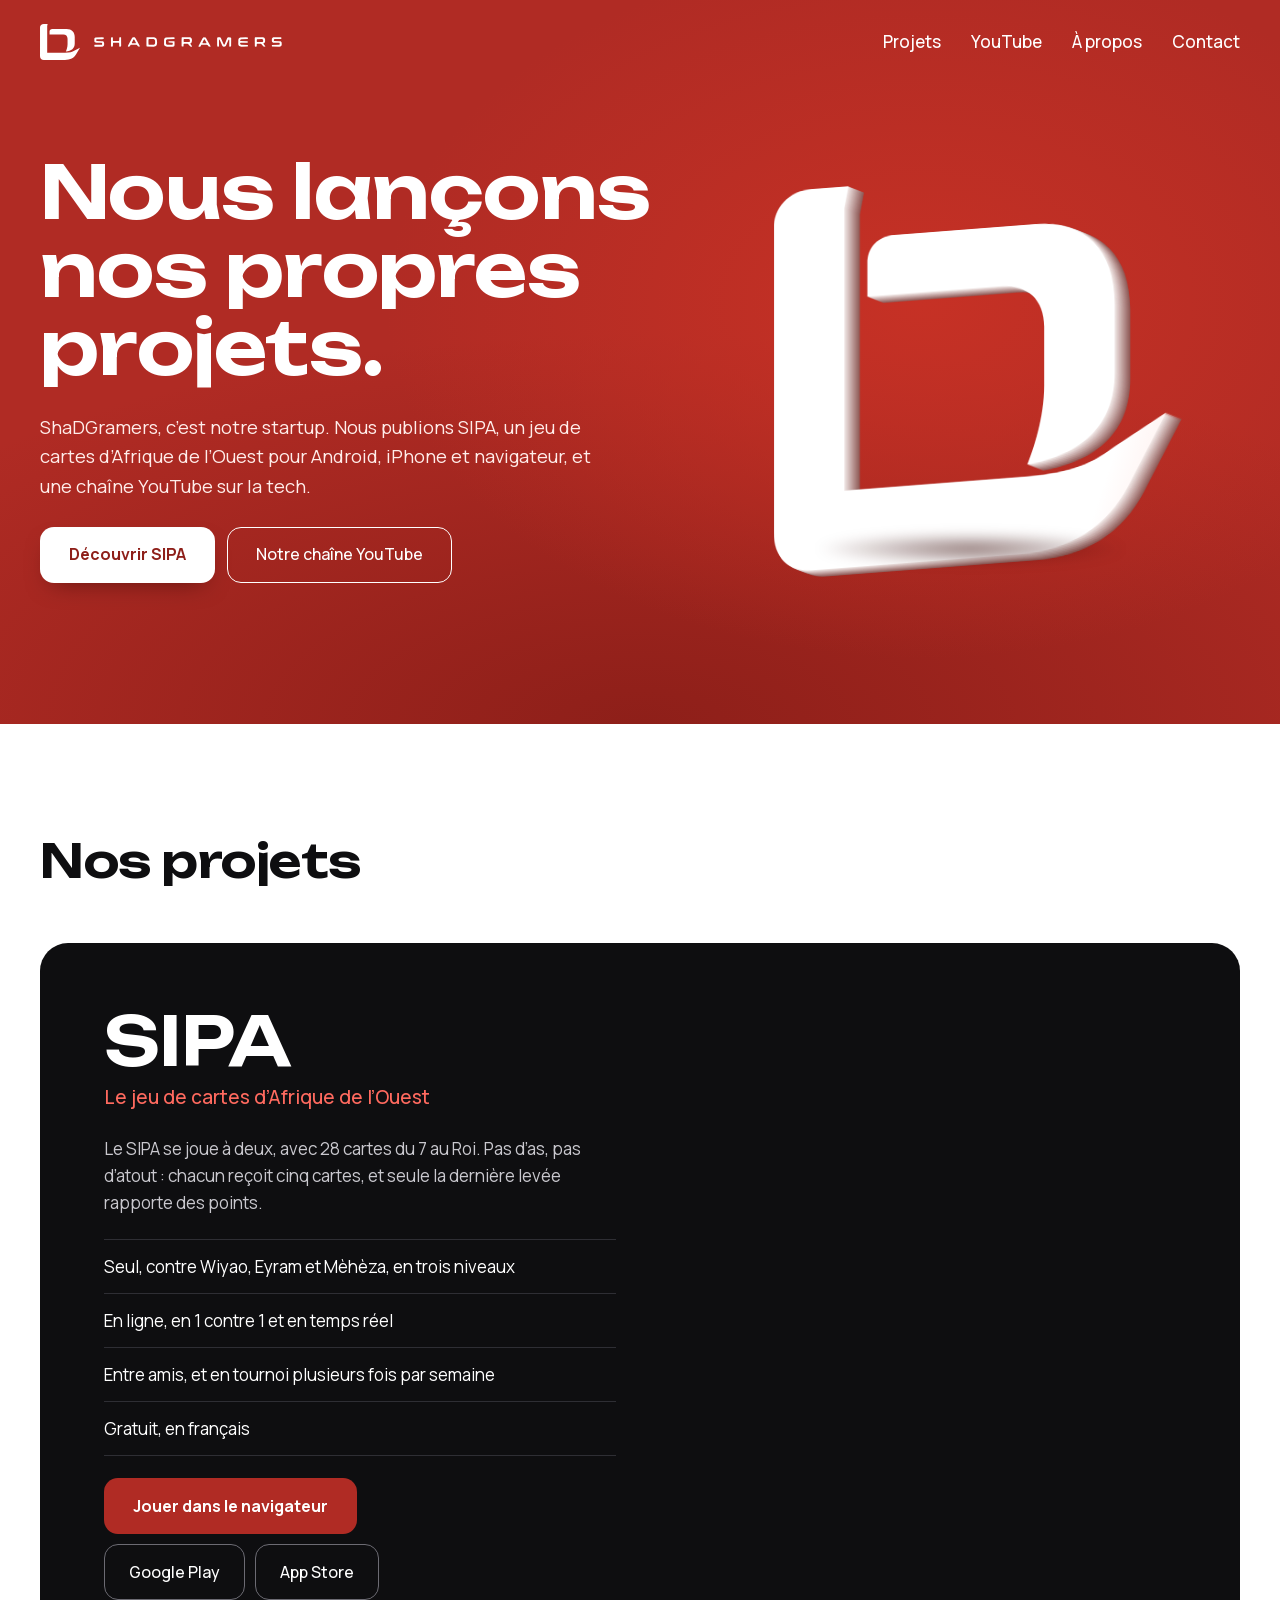
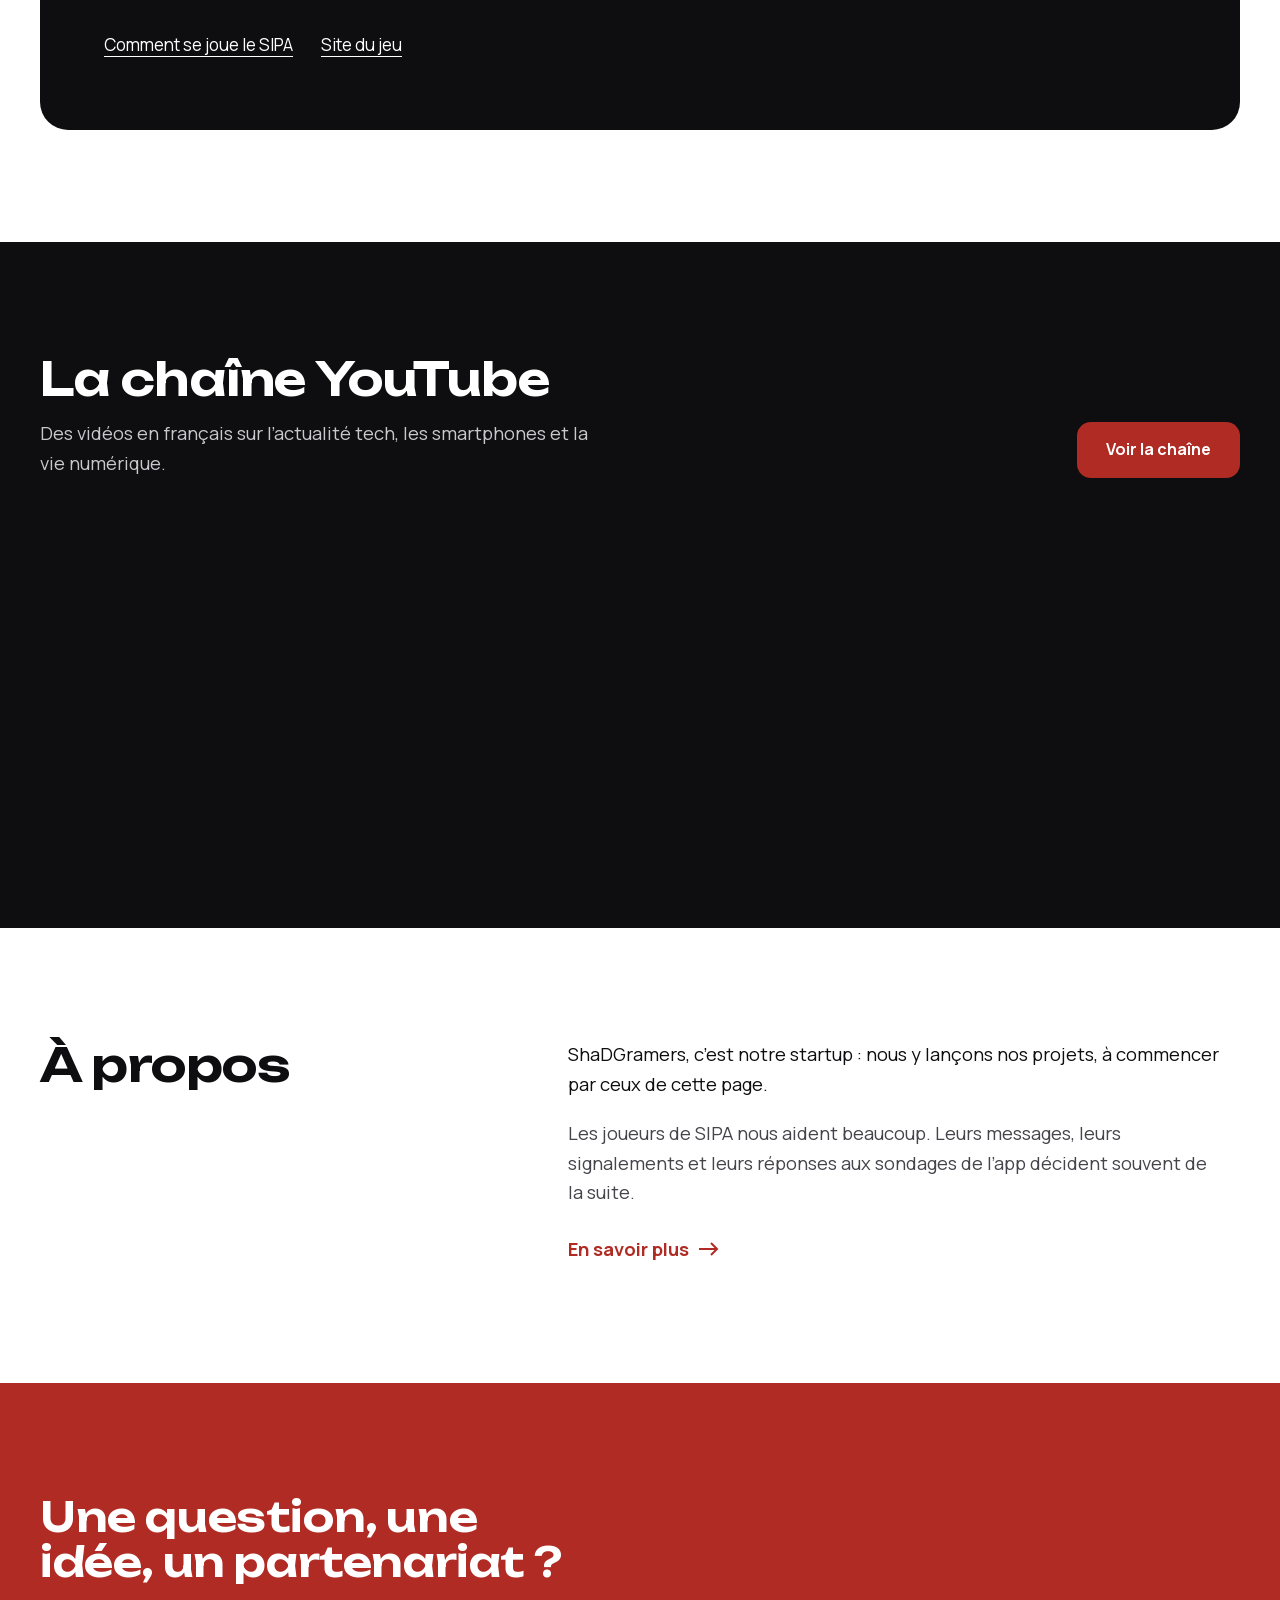
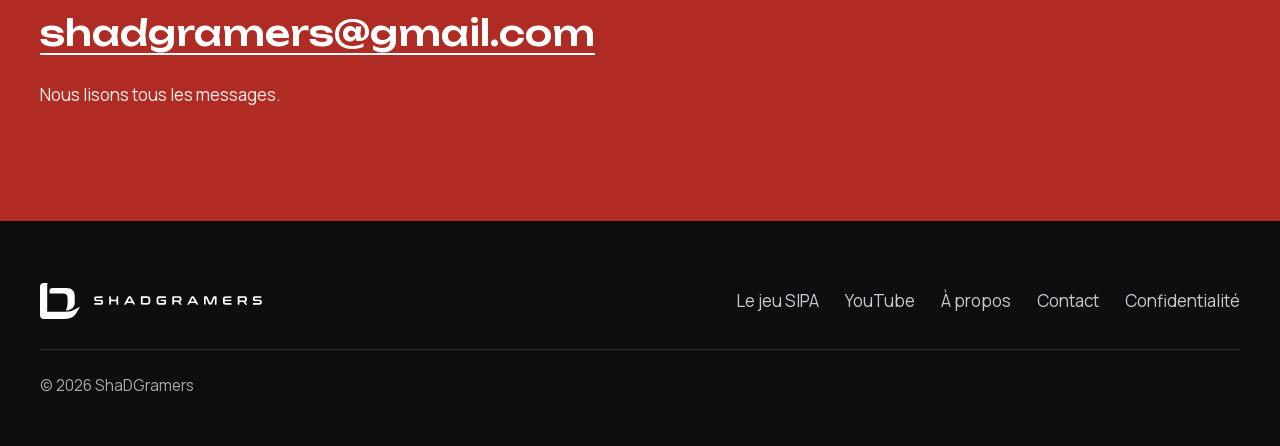
==== commit d06e3192: "feat: Redesign the site as a red, white and black landing page The home page presents the startup, S" ====
--- a/index.html
+++ b/index.html
@@ -3,93 +3,215 @@
 <head>
   <meta charset="utf-8">
   <meta name="viewport" content="width=device-width, initial-scale=1">
-  <title>ShaDGramers : le jeu de cartes SIPA et une chaîne YouTube sur la tech</title>
-  <meta name="description" content="ShaDGramers publie SIPA, le jeu de cartes d'Afrique de l'Ouest pour Android, iPhone et navigateur, et une chaîne YouTube sur la tech.">
+  <title>ShaDGramers : notre startup, le jeu de cartes SIPA et une chaîne YouTube sur la tech</title>
+  <meta name="description" content="ShaDGramers lance ses propres projets : SIPA, le jeu de cartes d’Afrique de l’Ouest pour Android, iPhone et navigateur, et une chaîne YouTube sur la tech.">
+  <meta name="theme-color" content="#B02B24">
   <link rel="canonical" href="https://shadgramers.com/">
   <link rel="icon" href="/favicon.svg" type="image/svg+xml">
+  <link rel="preload" href="/fonts/unbounded-latin.woff2" as="font" type="font/woff2" crossorigin>
+  <link rel="preload" href="/fonts/manrope-latin.woff2" as="font" type="font/woff2" crossorigin>
   <link rel="stylesheet" href="/css/site.css">
+  <script src="/js/site.js" defer></script>
   <meta property="og:type" content="website">
   <meta property="og:title" content="ShaDGramers">
-  <meta property="og:description" content="Le jeu de cartes SIPA et une chaîne YouTube sur la tech.">
+  <meta property="og:description" content="Notre startup : le jeu de cartes SIPA et une chaîne YouTube sur la tech.">
   <meta property="og:url" content="https://shadgramers.com/">
+  <meta property="og:image" content="https://shadgramers.com/images/og.jpg">
   <meta property="og:locale" content="fr_FR">
 </head>
 <body>
   <a class="lien-evitement" href="#contenu">Aller au contenu</a>
 
-  <header class="entete">
-    <div class="conteneur">
-      <a class="marque" href="/" aria-current="page">ShaD<span>Gramers</span></a>
-      <nav class="nav" aria-label="Menu principal">
-        <ul>
-          <li><a href="/sipa">Le jeu SIPA</a></li>
-          <li><a href="/a-propos">À propos</a></li>
-          <li><a href="/contact">Contact</a></li>
-        </ul>
-      </nav>
+  <div class="hero">
+    <header class="entete">
+      <div class="conteneur">
+        <a class="marque" href="/" aria-current="page">
+          <svg class="marque-symbole" viewBox="267 203 373 336" aria-hidden="true"><path fill="currentColor" d="M267 235C267 217 281 203 303 203H338L334 222V471H500C545 471 566 466 590 451L640 424L604 486C584 520 550 539 500 539H303C281 539 267 525 267 503Z"/><path fill="currentColor" d="M356 272C356 258 366 249 382 249H515C563 249 591 277 591 325V385C591 432 560 455 508 460.5C514 447 524 420 524 392V340C524 316 508 301.5 484 301.5H356Z"/></svg>
+          <img class="marque-nom" src="/images/nom-shadgramers.svg" alt="ShaDGramers" width="188" height="10">
+        </a>
+        <button class="menu-bouton" type="button" aria-expanded="false" aria-controls="menu" aria-label="Ouvrir le menu"><span class="ligne"></span></button>
+        <nav class="nav" id="menu" aria-label="Menu principal">
+          <ul>
+            <li><a href="/#projets">Projets</a></li>
+            <li><a href="/#youtube">YouTube</a></li>
+            <li><a href="/a-propos">À propos</a></li>
+            <li><a href="/contact">Contact</a></li>
+          </ul>
+        </nav>
+      </div>
+    </header>
+
+    <div class="conteneur hero-grille">
+      <div class="hero-texte">
+        <h1 class="entree">Nous lançons nos propres projets.</h1>
+        <p class="entree" style="--delai: 140ms">ShaDGramers, c’est notre startup. Nous publions SIPA, un jeu de cartes d’Afrique de l’Ouest pour Android, iPhone et navigateur, et une chaîne YouTube sur la tech.</p>
+        <div class="boutons entree" style="--delai: 260ms">
+          <a class="bouton bouton-blanc" href="#projets">Découvrir SIPA</a>
+          <a class="bouton bouton-contour-blanc" href="#youtube">Notre chaîne YouTube</a>
+        </div>
+      </div>
+
+      <div class="scene-symbole" aria-hidden="true">
+        <div class="entree-3d">
+          <div class="balance">
+            <div class="symbole-3d">
+              <span class="couche" style="--i: 16"></span>
+              <span class="couche" style="--i: 15"></span>
+              <span class="couche" style="--i: 14"></span>
+              <span class="couche" style="--i: 13"></span>
+              <span class="couche" style="--i: 12"></span>
+              <span class="couche" style="--i: 11"></span>
+              <span class="couche" style="--i: 10"></span>
+              <span class="couche" style="--i: 9"></span>
+              <span class="couche" style="--i: 8"></span>
+              <span class="couche" style="--i: 7"></span>
+              <span class="couche" style="--i: 6"></span>
+              <span class="couche" style="--i: 5"></span>
+              <span class="couche" style="--i: 4"></span>
+              <span class="couche" style="--i: 3"></span>
+              <span class="couche" style="--i: 2"></span>
+              <span class="couche" style="--i: 1"></span>
+              <span class="couche couche-face" style="--i: 0"></span>
+            </div>
+          </div>
+        </div>
+        <div class="ombre-sol"></div>
+      </div>
     </div>
-  </header>
+  </div>
 
   <main id="contenu">
-    <section class="intro">
+    <section class="section section-blanche fond-clair" id="projets" aria-labelledby="titre-projets">
       <div class="conteneur">
-        <h1>ShaDGramers</h1>
-        <p>Le nom sous lequel je publie mes projets : SIPA, un jeu de cartes d'Afrique de l'Ouest pour Android, iPhone et navigateur, et une chaîne YouTube sur la tech.</p>
-      </div>
-    </section>
-
-    <section class="section" aria-labelledby="titre-sipa">
-      <div class="conteneur">
-        <div class="carte-sipa">
-          <div>
-            <img class="logo-sipa" src="/images/sipa-logo.webp" alt="" width="72" height="72">
-            <span class="surtitre">Le jeu</span>
-            <h2 id="titre-sipa">SIPA, le jeu de cartes d'Afrique de l'Ouest</h2>
-            <p>Le SIPA se joue à deux, avec 28 cartes du 7 au Roi. Pas d'as, pas d'atout : chacun reçoit cinq cartes, et seule la dernière levée rapporte des points. Un 7 gardé pour la fin peut renverser une manche.</p>
-            <ul class="liste-points">
-              <li>Seul, contre trois personnages : Wiyao, Eyram et Mèhèza, en trois niveaux</li>
+        <div class="entete-section" data-revele>
+          <h2 class="titre-section" id="titre-projets">Nos projets</h2>
+        </div>
+
+        <article class="projet" data-revele aria-labelledby="titre-sipa">
+          <div class="projet-texte">
+            <div>
+              <h3 class="projet-nom" id="titre-sipa">SIPA</h3>
+              <p class="projet-sous-titre">Le jeu de cartes d’Afrique de l’Ouest</p>
+            </div>
+            <p>Le SIPA se joue à deux, avec 28 cartes du 7 au Roi. Pas d’as, pas d’atout : chacun reçoit cinq cartes, et seule la dernière levée rapporte des points.</p>
+            <ul class="liste-filets">
+              <li>Seul, contre Wiyao, Eyram et Mèhèza, en trois niveaux</li>
               <li>En ligne, en 1 contre 1 et en temps réel</li>
               <li>Entre amis, et en tournoi plusieurs fois par semaine</li>
               <li>Gratuit, en français</li>
             </ul>
-            <div class="boutons">
-              <a class="bouton bouton-plein" href="https://jouer.sipa.shadgramers.com">Jouer dans le navigateur</a>
-              <a class="bouton bouton-contour" href="https://play.google.com/store/apps/details?id=com.shagramers.sipa">Google Play</a>
-              <a class="bouton bouton-contour" href="https://apps.apple.com/fr/app/sipa-jeu-de-cartes/id6753187291">App Store</a>
-            </div>
-            <p class="liens-sipa"><a href="/sipa">Comment se joue le SIPA</a> · <a href="https://sipa.shadgramers.com/">Site du jeu</a></p>
-          </div>
-          <img class="capture" src="/images/sipa-accueil.webp" alt="Écran d'accueil de l'app SIPA : jeu solo, jeu en ligne, récompenses, classement et tournois" width="520" height="1131" loading="lazy">
-        </div>
-      </div>
-    </section>
-
-    <section class="section">
-      <div class="conteneur grille">
-        <div class="tuile">
-          <h3>La chaîne YouTube</h3>
-          <p class="doux">Des vidéos en français sur l'actualité tech, les smartphones et la vie numérique.</p>
-          <p><a href="https://www.youtube.com/@shadgramers">Voir la chaîne ShaDGramers</a></p>
-        </div>
-        <div class="tuile">
-          <h3>Qui est derrière ShaDGramers</h3>
-          <p class="doux">Un développeur seul, qui conçoit, code et fait vivre ses projets personnels, en écoutant beaucoup ses joueurs.</p>
-          <p><a href="/a-propos">En savoir plus</a></p>
-        </div>
+            <div class="boutons-projet">
+              <a class="bouton bouton-rouge" href="https://jouer.sipa.shadgramers.com">Jouer dans le navigateur</a>
+              <div class="boutons-stores">
+                <a class="bouton bouton-contour-gris" href="https://play.google.com/store/apps/details?id=com.shagramers.sipa">Google Play</a>
+                <a class="bouton bouton-contour-gris" href="https://apps.apple.com/fr/app/sipa-jeu-de-cartes/id6753187291">App Store</a>
+              </div>
+            </div>
+            <div class="liens-projet">
+              <a href="/sipa">Comment se joue le SIPA</a>
+              <a href="https://sipa.shadgramers.com/">Site du jeu</a>
+            </div>
+          </div>
+
+          <div class="scene-telephones">
+            <div class="groupe-telephones">
+              <figure class="telephone telephone-1">
+                <img src="/images/sipa-accueil.webp" alt="Écran d’accueil de l’app SIPA : jeu solo, jeu en ligne, récompenses, classement et tournois" width="520" height="1131" loading="lazy">
+              </figure>
+              <figure class="telephone telephone-2">
+                <img src="/images/sipa-table.webp" alt="Une partie de SIPA contre Wiyao, à la table de jeu" width="520" height="1131" loading="lazy">
+              </figure>
+            </div>
+          </div>
+        </article>
+
+        <!-- Projet suivant : copier le bloc « projet » ci-dessus quand il existe (nom, phrase, visuel, lien).
+             Ne pas publier de bloc vide : une page « en construction » ne peut pas porter d'annonces. -->
+      </div>
+    </section>
+
+    <section class="section section-noire" id="youtube" aria-labelledby="titre-youtube">
+      <div class="conteneur">
+        <div class="entete-section" data-revele>
+          <div>
+            <h2 class="titre-section" id="titre-youtube">La chaîne YouTube</h2>
+            <p class="chapeau">Des vidéos en français sur l’actualité tech, les smartphones et la vie numérique.</p>
+          </div>
+          <a class="bouton bouton-rouge" href="https://www.youtube.com/@shadgramers">Voir la chaîne</a>
+        </div>
+
+        <div class="videos">
+          <div class="video-case" data-revele>
+            <a class="video" href="https://www.youtube.com/watch?v=I3Wqb1Cxoq0">
+              <span class="video-image">
+                <img src="/images/video-metier-developpeur.jpg" alt="" width="800" height="450" loading="lazy">
+                <span class="video-lecture" aria-hidden="true"><svg width="20" height="22" viewBox="0 0 20 22"><path d="M0 0L20 11L0 22Z" fill="#FFFFFF"/></svg></span>
+                <span class="video-duree"><span class="visuellement-cache">Durée : </span>12:32</span>
+              </span>
+              <span class="video-titre">Le métier de développeur d’application, avec Gédéon Anani</span>
+            </a>
+          </div>
+          <div class="video-case" data-revele style="--delai: 120ms">
+            <a class="video" href="https://www.youtube.com/watch?v=1M9A22e-FJA">
+              <span class="video-image">
+                <img src="/images/video-humain-vs-ia.jpg" alt="" width="800" height="450" loading="lazy">
+                <span class="video-lecture" aria-hidden="true"><svg width="20" height="22" viewBox="0 0 20 22"><path d="M0 0L20 11L0 22Z" fill="#FFFFFF"/></svg></span>
+                <span class="video-duree"><span class="visuellement-cache">Durée : </span>16:55</span>
+              </span>
+              <span class="video-titre">Le défi : Humain Vs IA</span>
+            </a>
+          </div>
+          <div class="video-case" data-revele style="--delai: 240ms">
+            <a class="video" href="https://www.youtube.com/watch?v=eagcRN4L6Wg">
+              <span class="video-image">
+                <img src="/images/video-iphone-samsung.jpg" alt="" width="800" height="450" loading="lazy">
+                <span class="video-lecture" aria-hidden="true"><svg width="20" height="22" viewBox="0 0 20 22"><path d="M0 0L20 11L0 22Z" fill="#FFFFFF"/></svg></span>
+                <span class="video-duree"><span class="visuellement-cache">Durée : </span>4:26</span>
+              </span>
+              <span class="video-titre">Transformer son iPhone en Samsung, très facilement</span>
+            </a>
+          </div>
+        </div>
+      </div>
+    </section>
+
+    <section class="section section-blanche fond-clair" id="a-propos" aria-labelledby="titre-a-propos">
+      <div class="conteneur a-propos">
+        <h2 class="titre-section" id="titre-a-propos" data-revele>À propos</h2>
+        <div class="a-propos-texte" data-revele style="--delai: 120ms">
+          <p>ShaDGramers, c’est notre startup : nous y lançons nos projets, à commencer par ceux de cette page.</p>
+          <p>Les joueurs de SIPA nous aident beaucoup. Leurs messages, leurs signalements et leurs réponses aux sondages de l’app décident souvent de la suite.</p>
+          <a class="lien-fleche" href="/a-propos">En savoir plus <svg width="20" height="14" viewBox="0 0 20 14" aria-hidden="true"><path d="M0 7H18M12 1L18 7L12 13" fill="none" stroke="currentColor" stroke-width="2"/></svg></a>
+        </div>
+      </div>
+    </section>
+
+    <section class="section section-rouge" id="contact" aria-labelledby="titre-contact">
+      <div class="conteneur contact" data-revele>
+        <h2 id="titre-contact">Une question, une idée, un partenariat&nbsp;?</h2>
+        <a class="contact-mail" href="mailto:shadgramers@gmail.com">shadgramers@gmail.com</a>
+        <p>Nous lisons tous les messages.</p>
       </div>
     </section>
   </main>
 
   <footer class="pied">
     <div class="conteneur">
-      <nav aria-label="Liens du site">
-        <ul>
-          <li><a href="/sipa">Le jeu SIPA</a></li>
-          <li><a href="/a-propos">À propos</a></li>
-          <li><a href="/contact">Contact</a></li>
-          <li><a href="/confidentialite">Confidentialité</a></li>
-        </ul>
-      </nav>
+      <div class="pied-haut">
+        <a class="marque" href="/">
+          <svg class="marque-symbole" viewBox="267 203 373 336" aria-hidden="true"><path fill="currentColor" d="M267 235C267 217 281 203 303 203H338L334 222V471H500C545 471 566 466 590 451L640 424L604 486C584 520 550 539 500 539H303C281 539 267 525 267 503Z"/><path fill="currentColor" d="M356 272C356 258 366 249 382 249H515C563 249 591 277 591 325V385C591 432 560 455 508 460.5C514 447 524 420 524 392V340C524 316 508 301.5 484 301.5H356Z"/></svg>
+          <img class="marque-nom" src="/images/nom-shadgramers.svg" alt="ShaDGramers, accueil" width="168" height="9">
+        </a>
+        <nav aria-label="Liens du site">
+          <ul>
+            <li><a href="/sipa">Le jeu SIPA</a></li>
+            <li><a href="https://www.youtube.com/@shadgramers">YouTube</a></li>
+            <li><a href="/a-propos">À propos</a></li>
+            <li><a href="/contact">Contact</a></li>
+            <li><a href="/confidentialite">Confidentialité</a></li>
+          </ul>
+        </nav>
+      </div>
       <p class="copyright">© 2026 ShaDGramers</p>
     </div>
   </footer>
--- a/css/site.css
+++ b/css/site.css
@@ -1,24 +1,46 @@
 /* ShaDGramers : site de l'éditeur.
-   Sans police ni script externe : rien n'est chargé depuis un autre site. */
+   Rouge, blanc, noir. Polices hébergées ici : rien n'est chargé depuis un autre site.
+   Animations coupées quand le système demande moins de mouvement. */
+
+@font-face {
+  font-family: 'Unbounded';
+  src: url('/fonts/unbounded-latin.woff2') format('woff2');
+  font-weight: 500 600;
+  font-style: normal;
+  font-display: swap;
+}
+
+@font-face {
+  font-family: 'Manrope';
+  src: url('/fonts/manrope-latin.woff2') format('woff2');
+  font-weight: 400 700;
+  font-style: normal;
+  font-display: swap;
+}
 
 :root {
-  --fond: #FBF8F3;
-  --surface: #FFFFFF;
-  --texte: #2B2623;
-  --texte-doux: #5F5750;
-  --bordure: #E7DFD3;
-  --prune: #3B2C37;
-  --prune-fonce: #201D1D;
-  --or: #E2A655;
-  --or-texte: #8A5A12;
-  --beige: #F2E6C9;
-
-  --rayon: 16px;
-  --largeur: 1040px;
-  --texte-largeur: 680px;
-  --gouttiere: 16px;
-
-  --corps: system-ui, -apple-system, 'Segoe UI', Roboto, 'Helvetica Neue', Arial, sans-serif;
+  --rouge: #B02B24;
+  --rouge-vif: #C63125;
+  --rouge-fonce: #8E1F19;
+  --rouge-texte-sombre: #FF6A5F;
+  --rose-pale: #FFEDEA;
+  --noir: #0E0E10;
+  --noir-2: #18181C;
+  --ligne-sombre: #2E2E34;
+  --gris-sombre: #C9C8CE;
+  --gris-sombre-2: #A9A8B0;
+  --blanc: #FFFFFF;
+  --texte: #0E0E10;
+  --texte-doux: #45444B;
+  --ligne: #E2E0DC;
+
+  --largeur: 1240px;
+  --gouttiere: 20px;
+  --rayon: 14px;
+  --courbe: cubic-bezier(0.2, 0.75, 0.2, 1);
+
+  --titre: 'Unbounded', 'Arial Black', system-ui, sans-serif;
+  --corps: 'Manrope', system-ui, -apple-system, 'Segoe UI', Roboto, 'Helvetica Neue', Arial, sans-serif;
 
   color-scheme: light;
 }
@@ -31,15 +53,17 @@
 
 html {
   -webkit-text-size-adjust: 100%;
+  scroll-behavior: smooth;
 }
 
 body {
   margin: 0;
-  background: var(--fond);
+  background: var(--noir);
   color: var(--texte);
   font-family: var(--corps);
   font-size: 1.0625rem;
-  line-height: 1.65;
+  line-height: 1.6;
+  -webkit-font-smoothing: antialiased;
 }
 
 img {
@@ -49,46 +73,39 @@
 }
 
 a {
-  color: var(--or-texte);
-  text-underline-offset: 3px;
-}
-
-a:focus-visible,
-.bouton:focus-visible {
-  outline: 3px solid var(--or);
-  outline-offset: 3px;
-  border-radius: 6px;
+  color: inherit;
+  text-underline-offset: 5px;
 }
 
 h1,
 h2,
 h3 {
-  line-height: 1.2;
-  margin: 0 0 0.5em;
-  font-weight: 800;
+  font-family: var(--titre);
+  font-weight: 600;
+  line-height: 1.12;
   letter-spacing: -0.01em;
-}
-
-h1 {
-  font-size: clamp(2rem, 6vw, 3rem);
-}
-
-h2 {
-  font-size: clamp(1.5rem, 4vw, 2rem);
-}
-
-h3 {
-  font-size: 1.2rem;
-  font-weight: 700;
+  margin: 0;
+  text-wrap: balance;
 }
 
 p {
-  margin: 0 0 1em;
+  margin: 0;
+  text-wrap: pretty;
+}
+
+:focus-visible {
+  outline: 3px solid var(--blanc);
+  outline-offset: 3px;
+  border-radius: 8px;
+}
+
+.fond-clair :focus-visible {
+  outline-color: var(--rouge);
 }
 
 .conteneur {
   width: 100%;
-  max-width: var(--largeur);
+  max-width: calc(var(--largeur) + 2 * var(--gouttiere));
   margin: 0 auto;
   padding: 0 var(--gouttiere);
 }
@@ -96,42 +113,52 @@
 .lien-evitement {
   position: absolute;
   left: -9999px;
+  top: 12px;
+  z-index: 20;
+  background: var(--blanc);
+  color: var(--noir);
+  padding: 10px 14px;
+  border-radius: 8px;
+  font-weight: 700;
 }
 
 .lien-evitement:focus {
-  left: 16px;
-  top: 16px;
-  background: var(--surface);
-  padding: 8px 12px;
-  z-index: 10;
-}
-
-/* En-tête */
+  left: 12px;
+}
+
+/* ---------- En-tête ---------- */
 
 .entete {
-  border-bottom: 1px solid var(--bordure);
-  background: var(--fond);
+  position: relative;
+  z-index: 5;
+  color: var(--blanc);
 }
 
 .entete .conteneur {
   display: flex;
   align-items: center;
   justify-content: space-between;
-  gap: 12px;
-  min-height: 64px;
-  flex-wrap: wrap;
+  gap: 16px;
+  min-height: 84px;
 }
 
 .marque {
-  font-weight: 800;
-  font-size: 1.25rem;
-  color: var(--texte);
+  display: inline-flex;
+  align-items: center;
+  gap: 14px;
+  min-height: 48px;
   text-decoration: none;
-  letter-spacing: -0.01em;
-}
-
-.marque span {
-  color: var(--or-texte);
+}
+
+.marque-symbole {
+  width: 40px;
+  height: 36px;
+  flex: none;
+}
+
+.marque-nom {
+  width: 188px;
+  height: auto;
 }
 
 .nav ul {
@@ -139,315 +166,1136 @@
   margin: 0;
   padding: 0;
   display: flex;
-  gap: 4px 18px;
   flex-wrap: wrap;
+  gap: 4px 30px;
 }
 
 .nav a {
-  color: var(--texte);
+  display: inline-flex;
+  align-items: center;
+  min-height: 44px;
+  font-weight: 500;
   text-decoration: none;
-  font-weight: 600;
-  font-size: 0.98rem;
-  padding: 6px 0;
-  display: inline-block;
-}
-
+  background: linear-gradient(currentColor, currentColor) left calc(100% - 8px) / 0 2px no-repeat;
+  transition: background-size 0.35s var(--courbe);
+}
+
+.nav a:hover,
 .nav a[aria-current='page'] {
-  color: var(--or-texte);
-  text-decoration: underline;
-  text-decoration-thickness: 2px;
-}
-
-/* Blocs */
-
-.section {
-  padding: 48px 0;
-}
-
-.section + .section {
-  border-top: 1px solid var(--bordure);
-}
-
-.intro {
-  padding: 48px 0 8px;
-}
-
-.intro + .section {
-  padding-top: 24px;
-}
-
-.intro p {
-  font-size: 1.15rem;
-  color: var(--texte-doux);
-  max-width: 620px;
-}
-
-.surtitre {
-  display: block;
-  font-size: 0.85rem;
-  font-weight: 700;
-  letter-spacing: 0.08em;
-  text-transform: uppercase;
-  color: var(--or-texte);
-  margin-bottom: 8px;
-}
-
-.doux {
-  color: var(--texte-doux);
-}
-
-/* Bloc SIPA, aux couleurs du jeu */
-
-.carte-sipa {
-  background: linear-gradient(150deg, var(--prune), var(--prune-fonce));
-  color: var(--beige);
-  border-radius: 24px;
-  padding: 28px 20px;
-  display: grid;
-  gap: 28px;
-  align-items: center;
-}
-
-.carte-sipa h2 {
-  color: #FFFFFF;
-}
-
-.carte-sipa .surtitre {
-  color: var(--or);
-}
-
-.carte-sipa p {
-  color: rgba(242, 230, 201, 0.86);
-}
-
-.carte-sipa a:not(.bouton) {
-  color: var(--or);
-}
-
-.carte-sipa .capture {
-  justify-self: center;
-  width: min(240px, 70%);
-  border-radius: 28px;
-  box-shadow: 0 18px 40px rgba(0, 0, 0, 0.4);
-}
-
-.logo-sipa {
-  width: 72px;
-  height: 72px;
-  margin-bottom: 8px;
-}
-
-.liste-points {
-  margin: 0 0 1.2em;
-  padding-left: 1.2em;
-}
-
-.liste-points li {
-  margin-bottom: 0.3em;
-}
+  background-size: 100% 2px;
+}
+
+.menu-bouton {
+  display: none;
+}
+
+/* Téléphone : le menu se replie derrière un bouton quand le script tourne.
+   Sans script, les liens restent visibles sous la marque. */
+@media (max-width: 759px) {
+  .entete .conteneur {
+    flex-wrap: wrap;
+    min-height: 72px;
+  }
+
+  .marque-nom {
+    width: 164px;
+  }
+
+  .js .menu-bouton {
+    display: inline-flex;
+    align-items: center;
+    justify-content: center;
+    width: 48px;
+    height: 48px;
+    border: 1.5px solid currentColor;
+    border-radius: 12px;
+    background: transparent;
+    color: inherit;
+    cursor: pointer;
+    padding: 0;
+  }
+
+  .menu-bouton .ligne {
+    display: block;
+    width: 20px;
+    height: 2px;
+    background: currentColor;
+    border-radius: 2px;
+    position: relative;
+    transition: background-color 0.2s;
+  }
+
+  .menu-bouton .ligne::before,
+  .menu-bouton .ligne::after {
+    content: '';
+    position: absolute;
+    left: 0;
+    width: 20px;
+    height: 2px;
+    background: currentColor;
+    border-radius: 2px;
+    transition: transform 0.3s var(--courbe);
+  }
+
+  .menu-bouton .ligne::before {
+    transform: translateY(-6px);
+  }
+
+  .menu-bouton .ligne::after {
+    transform: translateY(6px);
+  }
+
+  .menu-bouton[aria-expanded='true'] .ligne {
+    background-color: transparent;
+  }
+
+  .menu-bouton[aria-expanded='true'] .ligne::before {
+    transform: rotate(45deg);
+  }
+
+  .menu-bouton[aria-expanded='true'] .ligne::after {
+    transform: rotate(-45deg);
+  }
+
+  .nav {
+    width: 100%;
+  }
+
+  .nav ul {
+    flex-direction: column;
+    gap: 0;
+  }
+
+  .nav li + li {
+    border-top: 1px solid rgba(255, 255, 255, 0.28);
+  }
+
+  .nav a {
+    display: flex;
+    min-height: 52px;
+    font-size: 1.15rem;
+    background: none;
+  }
+
+  .js .nav {
+    display: grid;
+    grid-template-rows: 0fr;
+    transition: grid-template-rows 0.4s var(--courbe);
+  }
+
+  .js .nav > ul {
+    overflow: hidden;
+  }
+
+  .js .nav.ouvert {
+    grid-template-rows: 1fr;
+  }
+
+  .js .nav.ouvert > ul {
+    padding-bottom: 12px;
+  }
+
+  .js .nav:not(.ouvert) a {
+    visibility: hidden;
+  }
+}
+
+/* ---------- Boutons ---------- */
 
 .boutons {
   display: flex;
   flex-wrap: wrap;
-  gap: 10px;
-  margin-top: 8px;
+  gap: 12px;
 }
 
 .bouton {
   display: inline-flex;
   align-items: center;
   justify-content: center;
+  gap: 10px;
+  min-height: 56px;
+  padding: 0 28px;
+  border-radius: var(--rayon);
+  border: 1.5px solid transparent;
+  font-weight: 700;
+  font-size: 1rem;
+  text-decoration: none;
+  transition: transform 0.25s var(--courbe), background-color 0.25s, color 0.25s, border-color 0.25s, box-shadow 0.25s;
+}
+
+.bouton:hover {
+  transform: translateY(-2px);
+}
+
+.bouton:active {
+  transform: translateY(1px) scale(0.98);
+}
+
+.bouton-blanc {
+  background: var(--blanc);
+  color: var(--rouge-fonce);
+  box-shadow: 0 10px 24px -12px rgba(40, 6, 4, 0.6);
+}
+
+.bouton-contour-blanc {
+  border-color: var(--blanc);
+  color: var(--blanc);
+  font-weight: 500;
+}
+
+.bouton-contour-blanc:hover {
+  background: var(--blanc);
+  color: var(--rouge-fonce);
+}
+
+.bouton-rouge {
+  background: var(--rouge);
+  color: var(--blanc);
+}
+
+.bouton-rouge:hover {
+  background: var(--rouge-vif);
+}
+
+.bouton-contour-gris {
+  border-color: #6C6B73;
+  color: var(--blanc);
+  font-weight: 500;
+}
+
+.bouton-contour-gris:hover {
+  border-color: var(--blanc);
+}
+
+.bouton-contour-noir {
+  border-color: var(--noir);
+  color: var(--noir);
+  font-weight: 500;
+}
+
+.bouton-contour-noir:hover {
+  background: var(--noir);
+  color: var(--blanc);
+}
+
+/* ---------- Accueil : héros ---------- */
+
+.hero {
+  position: relative;
+  overflow: hidden;
+  color: var(--blanc);
+  background:
+    radial-gradient(ellipse 60% 70% at 72% 42%, var(--rouge-vif) 0%, transparent 70%),
+    radial-gradient(ellipse 120% 90% at 50% 100%, var(--rouge-fonce) 0%, transparent 60%),
+    var(--rouge);
+}
+
+.hero-grille {
+  display: grid;
+  align-items: center;
+  gap: 8px;
+  padding-top: 8px;
+  padding-bottom: 64px;
+}
+
+.hero-texte {
+  display: flex;
+  flex-direction: column;
+  gap: 26px;
+  order: 2;
+}
+
+.hero h1 {
+  font-size: clamp(2.15rem, 1.1rem + 4.6vw, 4.6rem);
+  line-height: 1.06;
+}
+
+.hero-texte p {
+  font-size: 1.15rem;
+  color: var(--rose-pale);
+  max-width: 36rem;
+}
+
+.hero .boutons .bouton {
+  flex: 1 1 220px;
+}
+
+/* Symbole en relief : des couches du même dessin, décalées en profondeur */
+
+.scene-symbole {
+  order: 1;
+  position: relative;
+  display: grid;
+  place-items: center;
+  perspective: 1100px;
+  min-height: 250px;
+}
+
+.entree-3d,
+.balance {
+  transform-style: preserve-3d;
+}
+
+.balance {
+  transform: rotateX(10deg) rotateY(-24deg);
+}
+
+.symbole-3d {
+  position: relative;
+  width: min(240px, 62vw);
+  aspect-ratio: 373 / 336;
+  transform-style: preserve-3d;
+  transform: rotateX(var(--incl-x, 0deg)) rotateY(var(--incl-y, 0deg));
+  transition: transform 0.6s var(--courbe);
+}
+
+.couche {
+  position: absolute;
+  inset: 0;
+  -webkit-mask: url('/images/symbole.svg') center / contain no-repeat;
+  mask: url('/images/symbole.svg') center / contain no-repeat;
+  background: #D9C6C3;
+  background: color-mix(in srgb, #F4ECEB calc(100% - var(--i) * 4.2%), #5E120E);
+  transform: translateZ(calc(var(--i) * -2.4px));
+  backface-visibility: hidden;
+}
+
+.couche-face {
+  background: linear-gradient(110deg, #FFFFFF 38%, #FFE3DF 48%, #FFFFFF 58%) 0 0 / 260% 100%;
+  transform: translateZ(0);
+}
+
+.ombre-sol {
+  position: absolute;
+  left: 50%;
+  bottom: 6%;
+  width: 62%;
+  height: 34px;
+  margin-left: -31%;
+  border-radius: 50%;
+  background: radial-gradient(closest-side, rgba(52, 6, 4, 0.55), transparent);
+  filter: blur(6px);
+  transform: translateZ(-80px);
+}
+
+@media (min-width: 860px) {
+  :root {
+    --gouttiere: 40px;
+  }
+
+  .hero-grille {
+    grid-template-columns: minmax(0, 1.15fr) minmax(0, 1fr);
+    gap: 40px;
+    min-height: 640px;
+    padding-top: 24px;
+    padding-bottom: 96px;
+  }
+
+  .hero-texte {
+    order: 1;
+  }
+
+  .hero .boutons .bouton {
+    flex: 0 0 auto;
+  }
+
+  .scene-symbole {
+    order: 2;
+    min-height: 480px;
+  }
+
+  .symbole-3d {
+    width: min(430px, 36vw);
+  }
+}
+
+/* ---------- Sections ---------- */
+
+.section {
+  padding: 72px 0;
+}
+
+.section-blanche {
+  background: var(--blanc);
+  color: var(--texte);
+}
+
+.section-noire {
+  background: var(--noir);
+  color: var(--blanc);
+}
+
+.section-rouge {
+  background: var(--rouge);
+  color: var(--blanc);
+}
+
+.titre-section {
+  font-size: clamp(1.8rem, 1.2rem + 2.2vw, 2.85rem);
+}
+
+.entete-section {
+  display: flex;
+  flex-wrap: wrap;
+  align-items: flex-end;
+  justify-content: space-between;
+  gap: 20px 32px;
+  margin-bottom: 40px;
+}
+
+.entete-section .chapeau {
+  margin-top: 14px;
+  max-width: 40rem;
+  font-size: 1.15rem;
+}
+
+.section-noire .chapeau {
+  color: var(--gris-sombre);
+}
+
+@media (min-width: 860px) {
+  .section {
+    padding: 112px 0;
+  }
+
+  .entete-section {
+    margin-bottom: 56px;
+  }
+}
+
+/* ---------- Projets ---------- */
+
+.projet {
+  background: var(--noir);
+  color: var(--blanc);
+  border-radius: 28px;
+  padding: 28px 20px 32px;
+  display: grid;
+  gap: 32px;
+  align-items: center;
+  overflow: hidden;
+}
+
+.projet-nom {
+  font-size: clamp(2.8rem, 2rem + 3vw, 4.2rem);
+  line-height: 1;
+}
+
+.projet-sous-titre {
+  margin-top: 8px;
+  font-size: 1.2rem;
+  font-weight: 500;
+  color: var(--rouge-texte-sombre);
+}
+
+.projet-texte {
+  display: flex;
+  flex-direction: column;
+  gap: 22px;
+}
+
+.projet-texte > p {
+  color: var(--gris-sombre);
+}
+
+.liste-filets {
+  list-style: none;
+  margin: 0;
+  padding: 0;
+}
+
+.liste-filets li {
+  padding: 13px 0;
+  border-top: 1px solid var(--ligne-sombre);
+}
+
+.liste-filets li:last-child {
+  border-bottom: 1px solid var(--ligne-sombre);
+}
+
+.boutons-projet {
+  display: flex;
+  flex-direction: column;
+  gap: 10px;
+}
+
+.boutons-stores {
+  display: grid;
+  grid-template-columns: repeat(2, minmax(0, 1fr));
+  gap: 10px;
+}
+
+.boutons-stores .bouton {
+  padding: 0 14px;
+  white-space: nowrap;
+}
+
+@media (min-width: 860px) {
+  .boutons-stores .bouton {
+    padding: 0 24px;
+  }
+}
+
+.liens-projet {
+  display: flex;
+  flex-wrap: wrap;
+  gap: 0 28px;
+}
+
+.liens-projet a {
+  display: inline-flex;
+  align-items: center;
   min-height: 44px;
-  padding: 10px 18px;
-  border-radius: 999px;
+  text-decoration: underline;
+  text-decoration-thickness: 1px;
+}
+
+.liens-projet a:hover {
+  text-decoration-thickness: 2px;
+}
+
+/* Les deux écrans de SIPA, posés en perspective */
+
+.scene-telephones {
+  perspective: 1500px;
+  display: flex;
+  justify-content: center;
+  padding: 12px 0 24px;
+}
+
+.groupe-telephones {
+  --p: 1;
+  position: relative;
+  display: flex;
+  justify-content: center;
+  align-items: flex-start;
+  gap: 18px;
+  width: 100%;
+  max-width: 540px;
+  transform-style: preserve-3d;
+  transform:
+    rotateX(calc(16deg - var(--p) * 8deg + var(--incl-x, 0deg)))
+    rotateY(calc(-26deg + var(--p) * 12deg + var(--incl-y, 0deg)))
+    rotateZ(calc(-3deg + var(--p) * 2deg));
+  transition: transform 0.3s ease-out;
+}
+
+.telephone {
+  position: relative;
+  width: 46%;
+  max-width: 250px;
+  margin: 0;
+  transform-style: preserve-3d;
+}
+
+.telephone img {
+  position: relative;
+  width: 100%;
+  border-radius: 11.5% / 5.3%;
+  transform: translateZ(0);
+}
+
+/* épaisseur de l'appareil */
+.telephone::before,
+.telephone::after {
+  content: '';
+  position: absolute;
+  inset: 0;
+  border-radius: 11.5% / 5.3%;
+  background: #2A2A30;
+}
+
+.telephone::before {
+  transform: translateZ(-6px);
+  box-shadow: 0 40px 60px -24px rgba(0, 0, 0, 0.85);
+}
+
+.telephone::after {
+  transform: translateZ(-3px);
+  background: #3A3A41;
+}
+
+.telephone-2 {
+  margin-top: 64px;
+  transform: translateZ(70px);
+}
+
+@media (min-width: 860px) {
+  .projet {
+    grid-template-columns: minmax(0, 1fr) minmax(0, 1fr);
+    gap: 48px;
+    padding: 64px;
+  }
+
+  .boutons-projet {
+    align-items: flex-start;
+  }
+
+  .boutons-stores {
+    display: flex;
+    flex-wrap: wrap;
+  }
+}
+
+/* ---------- Vidéos ---------- */
+
+.videos {
+  display: grid;
+  grid-template-columns: repeat(auto-fit, minmax(min(300px, 100%), 1fr));
+  gap: 28px;
+  perspective: 1200px;
+}
+
+.video {
+  display: flex;
+  flex-direction: column;
+  gap: 16px;
+  text-decoration: none;
+  transform-style: preserve-3d;
+  transform: rotateX(var(--incl-x, 0deg)) rotateY(var(--incl-y, 0deg));
+  transition: transform 0.5s var(--courbe);
+}
+
+.video-image {
+  position: relative;
+  border-radius: 18px;
+  overflow: hidden;
+  background: var(--noir-2);
+  box-shadow: 0 24px 40px -28px rgba(0, 0, 0, 0.9);
+  transition: box-shadow 0.4s;
+}
+
+.video-image img {
+  width: 100%;
+  aspect-ratio: 16 / 9;
+  object-fit: cover;
+  transition: transform 0.6s var(--courbe);
+}
+
+.video-lecture {
+  position: absolute;
+  left: 16px;
+  bottom: 16px;
+  width: 56px;
+  height: 56px;
+  border-radius: 50%;
+  background: var(--rouge);
+  display: grid;
+  place-items: center;
+  box-shadow: 0 8px 20px -6px rgba(0, 0, 0, 0.6);
+  transition: transform 0.4s var(--courbe);
+}
+
+.video-lecture svg {
+  margin-left: 3px;
+}
+
+.video-duree {
+  position: absolute;
+  right: 12px;
+  bottom: 12px;
+  padding: 3px 9px;
+  border-radius: 6px;
+  background: rgba(14, 14, 16, 0.86);
+  font-size: 0.85rem;
   font-weight: 700;
-  font-size: 0.98rem;
-  text-decoration: none;
-  border: 1.5px solid transparent;
-}
-
-.bouton-plein {
-  background: #FFFFFF;
-  color: var(--prune);
-}
-
-.bouton-contour {
-  border-color: rgba(226, 166, 85, 0.6);
-  color: var(--beige);
-}
-
-.bouton-prune {
-  background: var(--prune);
-  color: #FFFFFF;
-}
-
-/* Cartes simples */
-
-.grille {
+}
+
+.video-titre {
+  font-size: 1.15rem;
+  font-weight: 500;
+  line-height: 1.4;
+}
+
+.video:hover .video-image img {
+  transform: scale(1.04);
+}
+
+.video:hover .video-lecture {
+  transform: scale(1.12);
+}
+
+.video:hover .video-image {
+  box-shadow: 0 34px 50px -26px rgba(0, 0, 0, 1);
+}
+
+/* ---------- À propos ---------- */
+
+.a-propos {
   display: grid;
-  gap: 16px;
-}
-
-.tuile {
-  background: var(--surface);
-  border: 1px solid var(--bordure);
-  border-radius: var(--rayon);
-  padding: 22px 20px;
-}
-
-.tuile p:last-child {
-  margin-bottom: 0;
-}
-
-/* Pages de texte */
-
-.page {
-  padding: 40px 0 56px;
-}
-
-.page .texte {
-  max-width: var(--texte-largeur);
-}
-
-.page h1 {
-  margin-bottom: 0.4em;
-}
-
-.page h2 {
-  font-size: 1.45rem;
-  margin-top: 1.8em;
-}
-
-.page .chapeau {
+  gap: 24px 80px;
+}
+
+.a-propos-texte {
+  display: flex;
+  flex-direction: column;
+  gap: 20px;
   font-size: 1.15rem;
   color: var(--texte-doux);
 }
 
-.page figure {
+.a-propos-texte p:first-child {
+  color: var(--texte);
+}
+
+.lien-fleche {
+  display: inline-flex;
+  align-items: center;
+  gap: 10px;
+  min-height: 44px;
+  font-weight: 700;
+  color: var(--rouge);
+  text-decoration: none;
+}
+
+.lien-fleche svg {
+  transition: transform 0.3s var(--courbe);
+}
+
+.lien-fleche:hover svg {
+  transform: translateX(5px);
+}
+
+@media (min-width: 860px) {
+  .a-propos {
+    grid-template-columns: minmax(0, 0.8fr) minmax(0, 1.2fr);
+  }
+}
+
+/* ---------- Contact ---------- */
+
+.contact {
+  display: flex;
+  flex-direction: column;
+  gap: 20px;
+}
+
+.contact h2 {
+  font-size: clamp(1.5rem, 1.1rem + 1.8vw, 2.5rem);
+  max-width: 22ch;
+}
+
+.contact-mail {
+  align-self: flex-start;
+  display: inline-flex;
+  align-items: center;
+  min-height: 56px;
+  font-family: var(--titre);
+  font-weight: 500;
+  font-size: clamp(1.15rem, 0.7rem + 2.2vw, 2.2rem);
+  text-decoration: none;
+  overflow-wrap: anywhere;
+  background: linear-gradient(currentColor, currentColor) left calc(100% - 6px) / 100% 2px no-repeat;
+  transition: background-size 0.4s var(--courbe);
+}
+
+.contact-mail:hover {
+  background-size: 35% 2px;
+}
+
+.contact p {
+  color: var(--rose-pale);
+}
+
+/* ---------- Pied de page ---------- */
+
+.pied {
+  background: var(--noir);
+  color: var(--blanc);
+  padding: 56px 0 48px;
+}
+
+.pied-haut {
+  display: flex;
+  flex-wrap: wrap;
+  align-items: center;
+  justify-content: space-between;
+  gap: 20px 32px;
+}
+
+.pied .marque-nom {
+  width: 168px;
+}
+
+.pied nav ul {
+  list-style: none;
+  margin: 0;
+  padding: 0;
+  display: flex;
+  flex-wrap: wrap;
+  gap: 0 26px;
+}
+
+.pied nav a {
+  display: inline-flex;
+  align-items: center;
+  min-height: 44px;
+  color: var(--gris-sombre);
+  text-decoration: none;
+}
+
+.pied nav a:hover,
+.pied nav a[aria-current='page'] {
+  color: var(--blanc);
+  text-decoration: underline;
+}
+
+.copyright {
+  margin-top: 24px;
+  padding-top: 24px;
+  border-top: 1px solid var(--ligne-sombre);
+  font-size: 0.95rem;
+  color: var(--gris-sombre-2);
+}
+
+@media (max-width: 759px) {
+  .pied nav ul {
+    flex-direction: column;
+  }
+}
+
+/* ---------- Pages de texte ---------- */
+
+.bandeau-page {
+  position: relative;
+  overflow: hidden;
+  color: var(--blanc);
+  background:
+    radial-gradient(ellipse 70% 120% at 85% 0%, var(--rouge-vif) 0%, transparent 70%),
+    var(--rouge);
+}
+
+.bandeau-page .titre-page {
+  padding: 28px 0 56px;
+  max-width: 50rem;
+}
+
+.bandeau-page h1 {
+  font-size: clamp(2.1rem, 1.3rem + 3.4vw, 3.8rem);
+}
+
+.bandeau-page .chapeau {
+  margin-top: 18px;
+  font-size: 1.2rem;
+  color: var(--rose-pale);
+}
+
+.symbole-filigrane {
+  position: absolute;
+  right: -40px;
+  bottom: -70px;
+  width: 300px;
+  aspect-ratio: 373 / 336;
+  -webkit-mask: url('/images/symbole.svg') center / contain no-repeat;
+  mask: url('/images/symbole.svg') center / contain no-repeat;
+  background: rgba(255, 255, 255, 0.08);
+  pointer-events: none;
+}
+
+.page {
+  background: var(--blanc);
+  padding: 56px 0 88px;
+}
+
+.texte {
+  max-width: 44rem;
+}
+
+.texte h2 {
+  font-size: clamp(1.4rem, 1.1rem + 1vw, 1.85rem);
+  margin: 2.2em 0 0.7em;
+}
+
+.texte h2:first-child {
+  margin-top: 0;
+}
+
+.texte p,
+.texte ul,
+.texte table {
+  margin: 0 0 1.1em;
+}
+
+.texte a {
+  color: var(--rouge);
+  font-weight: 600;
+}
+
+.texte .maj {
+  font-size: 0.95rem;
+  color: var(--texte-doux);
+}
+
+.texte .liste-points {
+  padding-left: 1.2em;
+}
+
+.texte .liste-points li {
+  margin-bottom: 0.35em;
+}
+
+.texte .liste-points li::marker {
+  color: var(--rouge);
+}
+
+.texte figure {
+  margin: 36px 0;
+  display: flex;
+  flex-direction: column;
+  align-items: center;
+  perspective: 1200px;
+}
+
+.texte figure img {
+  width: min(260px, 72%);
+  border-radius: 11.5% / 5.3%;
+  box-shadow: 0 30px 50px -26px rgba(14, 14, 16, 0.6);
+  transform: rotateX(6deg) rotateY(-14deg);
+}
+
+.texte figcaption {
+  margin-top: 18px;
+  font-size: 0.95rem;
+  color: var(--texte-doux);
+  text-align: center;
+}
+
+.encadre {
+  background: var(--noir);
+  color: var(--blanc);
+  border-radius: 20px;
+  padding: 24px 22px;
   margin: 28px 0;
 }
 
-.page figure img {
-  width: min(260px, 72%);
-  border-radius: 28px;
-  margin: 0 auto;
-  box-shadow: 0 14px 32px rgba(32, 29, 29, 0.25);
-}
-
-.page figcaption {
-  text-align: center;
-  font-size: 0.92rem;
-  color: var(--texte-doux);
-  margin-top: 12px;
-}
-
-.encadre {
-  background: var(--surface);
-  border: 1px solid var(--bordure);
-  border-left: 4px solid var(--or);
-  border-radius: 12px;
-  padding: 16px 18px;
-  margin: 24px 0;
+.encadre .etiquette {
+  display: inline-block;
+  margin-bottom: 12px;
+  font-size: 0.8rem;
+  font-weight: 700;
+  letter-spacing: 0.08em;
+  text-transform: uppercase;
+  color: var(--rouge-texte-sombre);
+}
+
+.encadre p {
+  color: var(--gris-sombre);
 }
 
 .encadre p:last-child {
   margin-bottom: 0;
+}
+
+.encadre a {
+  color: var(--blanc);
+}
+
+.mail-encadre {
+  font-family: var(--titre);
+  font-size: clamp(1.1rem, 0.8rem + 1.4vw, 1.6rem);
+  font-weight: 500;
+  overflow-wrap: anywhere;
+}
+
+.carte {
+  white-space: nowrap;
+  font-weight: 700;
+  color: var(--blanc);
+}
+
+.carte.rouge {
+  color: var(--rouge-texte-sombre);
 }
 
 table.points {
   width: 100%;
   border-collapse: collapse;
-  margin: 16px 0 24px;
-  font-size: 0.98rem;
+  font-size: 1rem;
 }
 
 table.points th,
 table.points td {
   text-align: left;
-  padding: 10px 12px;
-  border-bottom: 1px solid var(--bordure);
-}
-
-table.points th {
-  font-weight: 700;
+  padding: 12px 10px;
+  border-bottom: 1px solid var(--ligne);
+}
+
+table.points thead th {
+  border-bottom: 2px solid var(--texte);
 }
 
 table.points td:last-child,
 table.points th:last-child {
   text-align: right;
   white-space: nowrap;
-}
-
-.carte {
+  font-family: var(--titre);
+  font-weight: 600;
+}
+
+.texte .boutons {
+  margin: 8px 0 20px;
+}
+
+.texte .bouton {
+  font-weight: 700;
+}
+
+.texte a.bouton {
+  text-decoration: none;
+}
+
+.texte a.bouton-rouge {
+  color: var(--blanc);
+}
+
+.texte a.bouton-contour-noir {
+  color: var(--noir);
+  font-weight: 500;
+}
+
+.texte a.bouton-contour-noir:hover {
+  color: var(--blanc);
+}
+
+@media (min-width: 860px) {
+  .bandeau-page .titre-page {
+    padding: 40px 0 88px;
+  }
+
+  .symbole-filigrane {
+    right: 4%;
+    bottom: -90px;
+    width: 420px;
+  }
+
+  .page {
+    padding: 80px 0 120px;
+  }
+
+  .encadre {
+    padding: 28px 30px;
+  }
+}
+
+/* ---------- Mouvement ---------- */
+
+@media (prefers-reduced-motion: no-preference) {
+  /* entrée du héros, sans script */
+  .entree {
+    animation: entree 0.9s var(--courbe) both;
+    animation-delay: var(--delai, 0ms);
+  }
+
+  .scene-symbole .entree-3d {
+    animation: apparition-3d 1.6s var(--courbe) both;
+  }
+
+  .scene-symbole .balance {
+    animation: balance 9s ease-in-out infinite alternate;
+  }
+
+  .couche-face {
+    animation: reflet 6s ease-in-out 1.2s infinite;
+  }
+
+  .scene-symbole .ombre-sol {
+    animation: ombre 9s ease-in-out infinite alternate;
+  }
+
+  /* apparition au défilement : seulement quand le script est là pour les montrer */
+  .anime [data-revele] {
+    opacity: 0;
+    transform: translateY(36px);
+    transition: opacity 0.9s var(--courbe), transform 0.9s var(--courbe);
+    transition-delay: var(--delai, 0ms);
+  }
+
+  .anime [data-revele].visible {
+    opacity: 1;
+    transform: none;
+  }
+
+  .anime .projet[data-revele] {
+    transform: translateY(56px) scale(0.97);
+  }
+
+  .anime .projet[data-revele].visible {
+    transform: none;
+  }
+}
+
+@keyframes entree {
+  from {
+    opacity: 0;
+    transform: translateY(28px);
+  }
+}
+
+@keyframes apparition-3d {
+  from {
+    opacity: 0;
+    transform: rotateX(40deg) rotateY(-80deg) scale(0.7);
+  }
+
+  to {
+    opacity: 1;
+    transform: none;
+  }
+}
+
+@keyframes balance {
+  from {
+    transform: rotateX(12deg) rotateY(-30deg);
+  }
+
+  to {
+    transform: rotateX(4deg) rotateY(18deg);
+  }
+}
+
+@keyframes ombre {
+  from {
+    transform: translateZ(-80px) translateX(18px) scaleX(0.92);
+  }
+
+  to {
+    transform: translateZ(-80px) translateX(-14px) scaleX(1.05);
+  }
+}
+
+@keyframes reflet {
+  0%,
+  55% {
+    background-position: 100% 0;
+  }
+
+  100% {
+    background-position: 0 0;
+  }
+}
+
+@media (prefers-reduced-motion: reduce) {
+  html {
+    scroll-behavior: auto;
+  }
+
+  *,
+  *::before,
+  *::after {
+    transition-duration: 0.01ms !important;
+    animation-duration: 0.01ms !important;
+    animation-iteration-count: 1 !important;
+  }
+}
+
+.visuellement-cache {
+  position: absolute;
+  width: 1px;
+  height: 1px;
+  margin: -1px;
+  padding: 0;
+  overflow: hidden;
+  clip: rect(0 0 0 0);
   white-space: nowrap;
-  font-weight: 700;
-}
-
-.rouge {
-  color: #B23B25;
-}
-
-.maj {
-  font-size: 0.92rem;
-  color: var(--texte-doux);
-}
-
-/* Pied de page */
-
-.pied {
-  border-top: 1px solid var(--bordure);
-  padding: 28px 0 36px;
-  font-size: 0.95rem;
-  color: var(--texte-doux);
-}
-
-.pied .conteneur {
-  display: grid;
-  gap: 14px;
-}
-
-.pied ul {
-  list-style: none;
-  margin: 0;
-  padding: 0;
-  display: flex;
-  flex-wrap: wrap;
-  gap: 6px 20px;
-}
-
-.pied a {
-  color: var(--texte);
-}
-
-@media (min-width: 760px) {
-  :root {
-    --gouttiere: 32px;
-  }
-
-  .carte-sipa {
-    grid-template-columns: 1.4fr 1fr;
-    padding: 44px 48px;
-  }
-
-  .carte-sipa .capture {
-    width: 250px;
-  }
-
-  .grille {
-    grid-template-columns: repeat(2, 1fr);
-    gap: 20px;
-  }
-
-  .pied .conteneur {
-    grid-template-columns: 1fr auto;
-    align-items: center;
-  }
-}
-
-.liens-sipa {
-  margin-top: 18px;
-}
-
-.copyright {
-  margin: 0;
-}
+  border: 0;
+}
